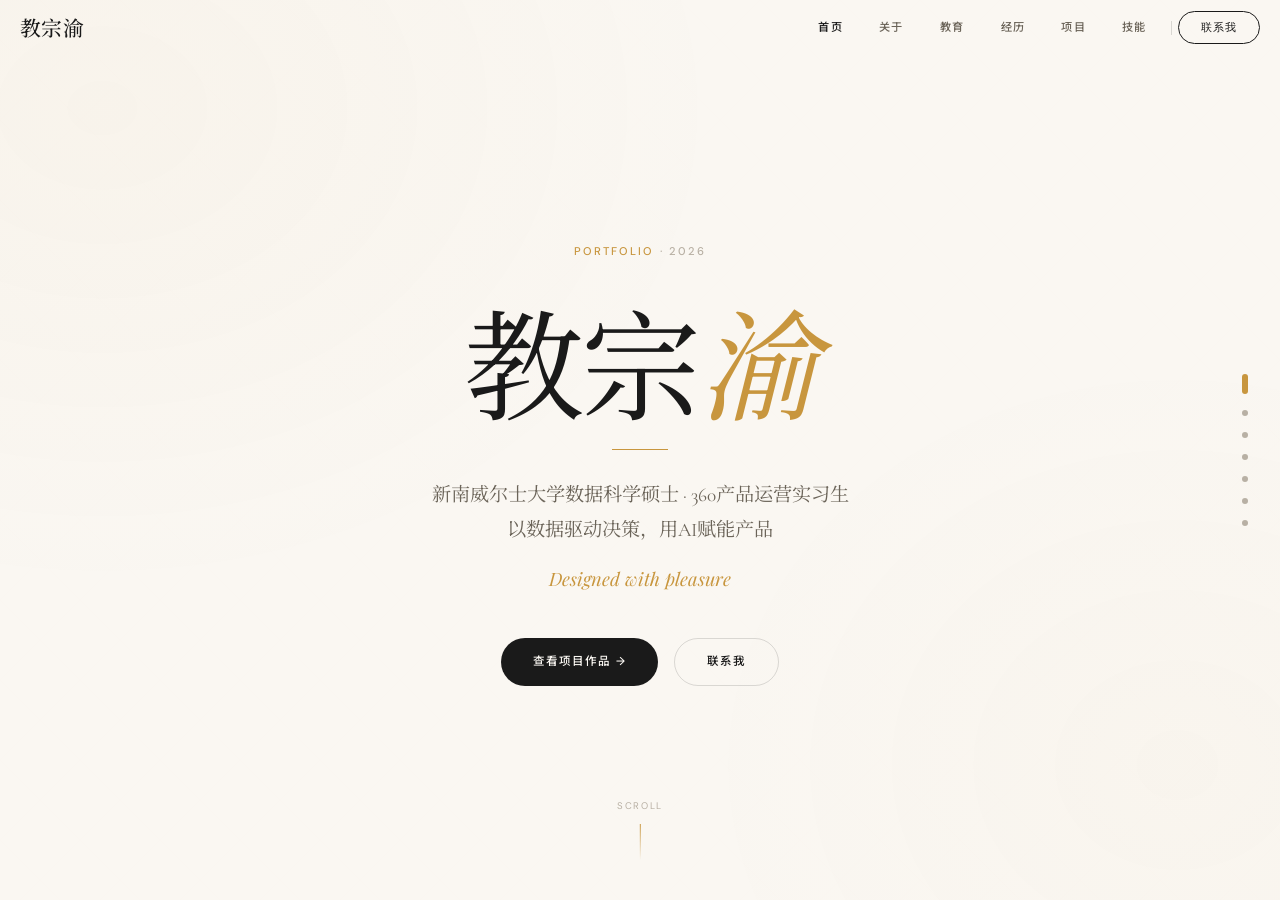
==== Marilla_Resume/index.html @ 01dd4ef2 "feat: 整理静态网站项目" ====
<!DOCTYPE html>
<html lang="zh-CN">
<head>
<meta charset="UTF-8">
<meta name="viewport" content="width=device-width, initial-scale=1.0">
<title>教宗渝 | Portfolio</title>
<link href="https://fonts.googleapis.com/css2?family=Playfair+Display:ital,wght@0,300;0,400;0,500;0,600;0,700;1,300;1,400;1,500&family=Cormorant+Garamond:ital,wght@0,300;0,400;0,500;0,600;1,300;1,400&family=DM+Sans:ital,wght@0,300;0,400;0,500;0,600;1,300;1,400&family=Noto+Serif+SC:wght@300;400;500;600;700&family=Noto+Sans+SC:wght@300;400;500;700&display=swap" rel="stylesheet">
<style>
/* ═══════════════════════════════════════════════════
   DESIGN SYSTEM — Warm Editorial Luxury
   Inspired by House of Honey
   ═══════════════════════════════════════════════════ */
:root {
  --cream: #FAF7F2;
  --cream-dark: #F0EBE2;
  --cream-deeper: #E8E0D4;
  --white: #FDFCF9;
  --charcoal: #1A1A1A;
  --charcoal-soft: #2C2C2C;
  --text-primary: #1A1A1A;
  --text-secondary: #6B6459;
  --text-tertiary: #9C9588;
  --text-light: #B8B0A4;
  --honey: #C8963E;
  --honey-dark: #A67A2E;
  --honey-light: #D4A853;
  --honey-glow: #E8C878;
  --honey-subtle: rgba(200, 150, 62, 0.08);
  --honey-border: rgba(200, 150, 62, 0.18);
  --border: rgba(26, 26, 26, 0.07);
  --border-strong: rgba(26, 26, 26, 0.14);
  --shadow-sm: 0 1px 4px rgba(26, 26, 26, 0.03);
  --shadow-md: 0 4px 24px rgba(26, 26, 26, 0.05);
  --shadow-lg: 0 8px 40px rgba(26, 26, 26, 0.07);
  --shadow-hover: 0 12px 48px rgba(26, 26, 26, 0.09);
  --radius-xs: 2px;
  --radius-sm: 4px;
  --radius-md: 8px;
  --radius-lg: 12px;
  --serif: 'Cormorant Garamond', 'Noto Serif SC', Georgia, serif;
  --display: 'Playfair Display', 'Noto Serif SC', Georgia, serif;
  --sans: 'DM Sans', 'Noto Sans SC', 'Helvetica Neue', sans-serif;
  --ease: cubic-bezier(0.25, 0.1, 0.25, 1);
  --ease-out: cubic-bezier(0.16, 1, 0.3, 1);
  --dur: 0.5s;
  --dur-slow: 0.8s;
}

* { margin: 0; padding: 0; box-sizing: border-box; }

html { scroll-behavior: smooth; scrollbar-width: none; }
::-webkit-scrollbar { width: 0; height: 0; }
::selection { background: rgba(200, 150, 62, 0.18); color: var(--charcoal); }

body {
  font-family: var(--sans);
  background: var(--cream);
  color: var(--text-primary);
  overflow: hidden;
  line-height: 1.7;
  -webkit-font-smoothing: antialiased;
}

/* ═══════════════════════════════════════════════════
   BACKGROUND — Warm Texture
   ═══════════════════════════════════════════════════ */
.bg-layer {
  position: fixed;
  inset: 0;
  z-index: 0;
  pointer-events: none;
}

.bg-layer::before {
  content: '';
  position: absolute;
  inset: 0;
  background:
    radial-gradient(ellipse 900px 700px at 8% 12%, rgba(200, 150, 62, 0.035) 0%, transparent 70%),
    radial-gradient(ellipse 700px 600px at 92% 85%, rgba(200, 150, 62, 0.025) 0%, transparent 70%);
}

.bg-layer::after {
  content: '';
  position: absolute;
  inset: 0;
  opacity: 0.35;
  background-image: url("data:image/svg+xml,%3Csvg width='80' height='80' viewBox='0 0 80 80' xmlns='http://www.w3.org/2000/svg'%3E%3Cg fill='%23c8963e' fill-opacity='0.012'%3E%3Cpath d='M40 0l40 40-40 40L0 40z' fill='none' stroke='%23c8963e' stroke-opacity='0.015' stroke-width='0.5'/%3E%3C/g%3E%3C/svg%3E");
}

/* ═══════════════════════════════════════════════════
   FULLPAGE SCROLL
   ═══════════════════════════════════════════════════ */
.scroll-container {
  position: relative;
  z-index: 1;
  height: 100vh;
  overflow-y: auto;
  scroll-snap-type: y mandatory;
  scroll-behavior: smooth;
}

.page {
  min-height: 100vh;
  scroll-snap-align: start;
  display: flex;
  align-items: center;
  justify-content: center;
  padding: 100px 64px;
  position: relative;
}

.page-inner {
  max-width: 1060px;
  width: 100%;
}

/* ═══════════════════════════════════════════════════
   TOP NAVIGATION — Editorial
   ═══════════════════════════════════════════════════ */
.top-nav {
  position: fixed;
  top: 0; left: 0; right: 0;
  z-index: 100;
  height: 68px;
  padding: 0 64px;
  display: flex;
  justify-content: space-between;
  align-items: center;
  background: rgba(250, 247, 242, 0.0);
  backdrop-filter: blur(0px);
  border-bottom: 1px solid transparent;
  transition: background var(--dur) var(--ease), border-color var(--dur) var(--ease), backdrop-filter var(--dur) var(--ease);
}

.top-nav.scrolled {
  background: rgba(250, 247, 242, 0.92);
  backdrop-filter: blur(16px);
  -webkit-backdrop-filter: blur(16px);
  border-bottom-color: var(--border);
}

.nav-logo {
  font-family: var(--display);
  font-size: 1.3rem;
  font-weight: 500;
  color: var(--charcoal);
  letter-spacing: 0.02em;
  cursor: pointer;
  transition: color var(--dur) var(--ease);
}

.nav-logo:hover { color: var(--honey); }

.nav-links {
  display: flex;
  align-items: center;
  gap: 0;
}

.nav-link {
  color: var(--text-secondary);
  text-decoration: none;
  font-size: 0.7rem;
  font-weight: 500;
  padding: 8px 18px;
  letter-spacing: 0.12em;
  text-transform: uppercase;
  transition: color 0.3s var(--ease);
  cursor: pointer;
}

.nav-link:hover { color: var(--honey); }
.nav-link.active { color: var(--charcoal); }

.nav-divider {
  width: 1px;
  height: 14px;
  background: var(--border-strong);
  margin: 0 6px;
}

.nav-cta {
  font-size: 0.7rem;
  font-weight: 500;
  padding: 8px 22px;
  border-radius: 100px;
  border: 1px solid var(--charcoal);
  background: transparent;
  color: var(--charcoal);
  cursor: pointer;
  letter-spacing: 0.1em;
  text-transform: uppercase;
  transition: all 0.3s var(--ease);
}

.nav-cta:hover {
  background: var(--charcoal);
  color: var(--cream);
}

/* Hamburger — hidden on desktop */
.hamburger {
  display: none;
}

/* Mobile menu — hidden by default */
.mobile-menu {
  display: none;
}

/* ═══════════════════════════════════════════════════
   SIDE NAV — Refined
   ═══════════════════════════════════════════════════ */
.side-nav {
  position: fixed;
  right: 32px;
  top: 50%;
  transform: translateY(-50%);
  z-index: 100;
  display: flex;
  flex-direction: column;
  gap: 16px;
  align-items: center;
}

.side-dot {
  width: 6px;
  height: 6px;
  border-radius: 50%;
  background: var(--text-light);
  cursor: pointer;
  transition: all var(--dur) var(--ease);
  position: relative;
}

.side-dot:hover {
  background: var(--honey);
  transform: scale(1.5);
}

.side-dot.active {
  background: var(--honey);
  width: 6px;
  height: 20px;
  border-radius: 3px;
}

.side-dot-label {
  position: absolute;
  right: 18px;
  top: 50%;
  transform: translateY(-50%);
  font-size: 0.6rem;
  font-weight: 500;
  color: var(--text-tertiary);
  white-space: nowrap;
  opacity: 0;
  pointer-events: none;
  transition: opacity 0.3s var(--ease);
  letter-spacing: 0.12em;
  text-transform: uppercase;
}

.side-dot:hover .side-dot-label { opacity: 1; }

/* ═══════════════════════════════════════════════════
   HERO — Editorial Opening
   ═══════════════════════════════════════════════════ */
.hero-content {
  text-align: center;
  max-width: 760px;
  margin: 0 auto;
}

.hero-label {
  font-family: var(--sans);
  font-size: 0.7rem;
  font-weight: 500;
  color: var(--text-light);
  letter-spacing: 0.18em;
  text-transform: uppercase;
  margin-bottom: 40px;
  animation: fadeInUp 1s var(--ease-out) both;
}

.hero-label span { color: var(--honey); }

.hero-name {
  font-family: var(--display);
  font-size: clamp(4rem, 10vw, 7.5rem);
  font-weight: 400;
  line-height: 1.0;
  letter-spacing: -0.02em;
  margin-bottom: 28px;
  color: var(--charcoal);
  animation: fadeInUp 1s var(--ease-out) 0.12s both;
}

.hero-name em {
  font-style: italic;
  color: var(--honey);
}

.hero-line {
  width: 56px;
  height: 1px;
  background: var(--honey);
  margin: 0 auto 28px;
  animation: fadeInUp 1s var(--ease-out) 0.2s both;
}

.hero-subtitle {
  font-family: var(--serif);
  font-size: clamp(1rem, 2.2vw, 1.2rem);
  color: var(--text-secondary);
  font-weight: 400;
  margin-bottom: 16px;
  line-height: 1.8;
  animation: fadeInUp 1s var(--ease-out) 0.28s both;
}

.hero-tagline {
  font-family: var(--display);
  font-style: italic;
  font-size: 1.15rem;
  color: var(--honey);
  font-weight: 400;
  margin-bottom: 44px;
  animation: fadeInUp 1s var(--ease-out) 0.34s both;
}

.hero-actions {
  display: flex;
  gap: 16px;
  justify-content: center;
  flex-wrap: wrap;
  animation: fadeInUp 1s var(--ease-out) 0.4s both;
}

.scroll-hint {
  position: absolute;
  bottom: 40px;
  left: 50%;
  transform: translateX(-50%);
  display: flex;
  flex-direction: column;
  align-items: center;
  gap: 10px;
  color: var(--text-light);
  font-size: 0.6rem;
  letter-spacing: 0.18em;
  text-transform: uppercase;
  animation: hintDrift 3.5s ease-in-out infinite;
}

.scroll-hint-line {
  width: 1px;
  height: 36px;
  background: linear-gradient(to bottom, var(--honey), transparent);
}

@keyframes hintDrift {
  0%, 100% { transform: translateX(-50%) translateY(0); opacity: 1; }
  50% { transform: translateX(-50%) translateY(8px); opacity: 0.5; }
}

/* ═══════════════════════════════════════════════════
   BUTTONS
   ═══════════════════════════════════════════════════ */
.btn {
  display: inline-flex;
  align-items: center;
  gap: 8px;
  padding: 13px 32px;
  border-radius: 100px;
  font-size: 0.72rem;
  font-weight: 500;
  cursor: pointer;
  border: none;
  text-decoration: none;
  letter-spacing: 0.1em;
  text-transform: uppercase;
  transition: all 0.4s var(--ease);
}

.btn-primary {
  background: var(--charcoal);
  color: var(--cream);
}

.btn-primary:hover {
  background: var(--honey-dark);
  transform: translateY(-1px);
  box-shadow: var(--shadow-md);
}

.btn-secondary {
  background: transparent;
  color: var(--charcoal);
  border: 1px solid var(--border-strong);
}

.btn-secondary:hover {
  border-color: var(--honey);
  color: var(--honey-dark);
}

/* ═══════════════════════════════════════════════════
   SECTION HEADER — Editorial Numbering
   ═══════════════════════════════════════════════════ */
.section-header {
  margin-bottom: 48px;
}

.section-num {
  font-family: var(--serif);
  font-size: 0.72rem;
  font-weight: 400;
  color: var(--honey);
  letter-spacing: 0.15em;
  margin-bottom: 14px;
  display: flex;
  align-items: center;
  gap: 14px;
}

.section-num::after {
  content: '';
  flex: 1;
  height: 1px;
  background: var(--border-strong);
  max-width: 100px;
}

.section-title {
  font-family: var(--display);
  font-size: clamp(2rem, 4vw, 3rem);
  font-weight: 400;
  letter-spacing: -0.01em;
  margin-bottom: 14px;
  color: var(--charcoal);
  line-height: 1.15;
}

.section-desc {
  color: var(--text-secondary);
  font-size: 0.92rem;
  max-width: 480px;
  line-height: 1.75;
}

/* ═══════════════════════════════════════════════════
   CARD — Warm Minimal
   ═══════════════════════════════════════════════════ */
.card {
  background: var(--white);
  border: 1px solid var(--border);
  border-radius: var(--radius-sm);
  padding: 32px;
  transition: all var(--dur-slow) var(--ease);
  position: relative;
}

.card:hover {
  border-color: var(--honey-border);
  box-shadow: var(--shadow-hover);
  transform: translateY(-3px);
}

/* ═══════════════════════════════════════════════════
   ABOUT — Editorial Split
   ═══════════════════════════════════════════════════ */
.about-grid {
  display: grid;
  grid-template-columns: 1.2fr 1fr;
  gap: 64px;
  margin-top: 48px;
  align-items: start;
}

.about-text {
  font-family: var(--serif);
  font-size: 1.05rem;
  line-height: 1.85;
  color: var(--text-secondary);
}

.about-text p { margin-bottom: 18px; }

.about-text em {
  font-style: italic;
  color: var(--honey);
}

.about-stats {
  display: grid;
  grid-template-columns: 1fr 1fr;
  gap: 14px;
}

.stat-card {
  padding: 28px 16px;
  text-align: center;
}

.stat-number {
  font-family: var(--display);
  font-size: 2.4rem;
  font-weight: 400;
  color: var(--honey);
  line-height: 1.1;
}

.stat-suffix {
  font-size: 1rem;
}

.stat-label {
  font-size: 0.68rem;
  color: var(--text-tertiary);
  margin-top: 8px;
  letter-spacing: 0.06em;
}

/* ═══════════════════════════════════════════════════
   EDUCATION — Editorial Timeline
   ═══════════════════════════════════════════════════ */
.timeline {
  margin-top: 48px;
  display: flex;
  flex-direction: column;
  gap: 40px;
}

.timeline-item {
  display: grid;
  grid-template-columns: 160px 1fr;
  gap: 40px;
  align-items: start;
}

.timeline-year {
  font-family: var(--serif);
  font-size: 0.9rem;
  color: var(--honey);
  padding-top: 2px;
  letter-spacing: 0.02em;
  font-style: italic;
}

.timeline-content {
  border-left: 1px solid var(--border-strong);
  padding-left: 32px;
  padding-bottom: 4px;
  position: relative;
}

.timeline-content::before {
  content: '';
  position: absolute;
  left: -5px;
  top: 8px;
  width: 9px;
  height: 9px;
  border-radius: 50%;
  background: var(--cream);
  border: 1.5px solid var(--honey);
}

.timeline-school {
  font-family: var(--display);
  font-size: 1.35rem;
  font-weight: 500;
  margin-bottom: 4px;
  color: var(--charcoal);
}

.timeline-degree {
  color: var(--text-secondary);
  font-size: 0.88rem;
  margin-bottom: 16px;
  font-style: italic;
}

.timeline-courses {
  display: flex;
  flex-wrap: wrap;
  gap: 6px;
}

.course-tag {
  padding: 5px 14px;
  border-radius: var(--radius-xs);
  font-size: 0.68rem;
  background: var(--cream-dark);
  color: var(--text-tertiary);
  border: 1px solid var(--border);
  transition: all 0.3s var(--ease);
  letter-spacing: 0.02em;
}

.course-tag:hover {
  border-color: var(--honey);
  color: var(--honey-dark);
  background: var(--honey-subtle);
}

/* ═══════════════════════════════════════════════════
   EXPERIENCE
   ═══════════════════════════════════════════════════ */
.exp-card { padding: 40px; }

.exp-header {
  display: flex;
  justify-content: space-between;
  align-items: flex-start;
  margin-bottom: 24px;
  flex-wrap: wrap;
  gap: 12px;
}

.exp-company {
  font-family: var(--display);
  font-size: 1.5rem;
  font-weight: 500;
}

.exp-role {
  color: var(--honey);
  font-weight: 500;
  margin-top: 4px;
  font-size: 0.85rem;
  letter-spacing: 0.04em;
}

.exp-date {
  font-size: 0.68rem;
  color: var(--text-tertiary);
  padding: 6px 16px;
  border-radius: 100px;
  border: 1px solid var(--border);
  background: var(--cream-dark);
  letter-spacing: 0.06em;
}

.exp-highlights { list-style: none; margin-top: 20px; }

.exp-highlights li {
  position: relative;
  padding-left: 22px;
  margin-bottom: 12px;
  color: var(--text-secondary);
  font-size: 0.85rem;
  line-height: 1.75;
}

.exp-highlights li::before {
  content: '—';
  position: absolute;
  left: 0;
  color: var(--honey);
  font-size: 0.72rem;
}

.exp-metrics {
  display: flex;
  gap: 14px;
  margin-top: 28px;
  flex-wrap: wrap;
}

.metric {
  text-align: center;
  padding: 18px 28px;
  background: var(--cream);
  border-radius: var(--radius-xs);
  border: 1px solid var(--border);
  flex: 1;
  min-width: 100px;
}

.metric-value {
  font-family: var(--display);
  font-size: 1.5rem;
  font-weight: 400;
  color: var(--honey);
}

.metric-label {
  font-size: 0.65rem;
  color: var(--text-tertiary);
  margin-top: 4px;
  letter-spacing: 0.04em;
}

/* ═══════════════════════════════════════════════════
   PROJECTS — Magazine Grid
   ═══════════════════════════════════════════════════ */
.projects-grid {
  display: grid;
  grid-template-columns: repeat(3, 1fr);
  gap: 20px;
  margin-top: 48px;
}

.project-card {
  padding: 32px;
  cursor: pointer;
  display: flex;
  flex-direction: column;
}

.project-card:hover { transform: translateY(-4px); }

.project-idx {
  font-family: var(--sans);
  font-size: 0.65rem;
  color: var(--honey);
  letter-spacing: 0.12em;
  margin-bottom: 20px;
  font-weight: 500;
}

.project-icon {
  width: 44px; height: 44px;
  border-radius: var(--radius-xs);
  display: flex;
  align-items: center;
  justify-content: center;
  margin-bottom: 20px;
  background: var(--cream-dark);
  border: 1px solid var(--border);
  color: var(--text-tertiary);
  transition: all 0.4s var(--ease);
}

.project-card:hover .project-icon {
  color: var(--honey);
  border-color: var(--honey-border);
  background: var(--honey-subtle);
}

.project-title {
  font-family: var(--display);
  font-size: 1.2rem;
  font-weight: 500;
  margin-bottom: 6px;
  transition: color 0.3s var(--ease);
}

.project-card:hover .project-title { color: var(--honey-dark); }

.project-role-tag {
  display: inline-block;
  padding: 3px 12px;
  border-radius: var(--radius-xs);
  font-size: 0.6rem;
  font-weight: 600;
  background: var(--honey-subtle);
  color: var(--honey-dark);
  margin-bottom: 14px;
  letter-spacing: 0.06em;
  text-transform: uppercase;
}

.project-desc {
  color: var(--text-secondary);
  font-size: 0.82rem;
  line-height: 1.7;
  margin-bottom: 18px;
  flex: 1;
}

.project-tags { display: flex; flex-wrap: wrap; gap: 5px; padding-right: 44px; }

.project-tag {
  padding: 4px 10px;
  border-radius: var(--radius-xs);
  font-size: 0.6rem;
  background: var(--cream-dark);
  color: var(--text-tertiary);
  border: 1px solid var(--border);
  transition: all 0.3s var(--ease);
  letter-spacing: 0.03em;
}

.project-card:hover .project-tag {
  border-color: var(--border-strong);
  color: var(--text-secondary);
}

.project-arrow {
  position: absolute;
  bottom: 24px; right: 24px;
  width: 32px; height: 32px;
  border-radius: 50%;
  background: var(--cream-dark);
  border: 1px solid var(--border);
  display: flex;
  align-items: center;
  justify-content: center;
  color: var(--text-tertiary);
  font-size: 0.7rem;
  transition: all 0.4s var(--ease);
}

.project-card:hover .project-arrow {
  background: var(--charcoal);
  border-color: var(--charcoal);
  color: var(--cream);
}

/* ═══════════════════════════════════════════════════
   SKILLS — Editorial Categories
   ═══════════════════════════════════════════════════ */
.skills-grid {
  margin-top: 48px;
  display: grid;
  grid-template-columns: 1fr 1fr;
  gap: 40px;
}

.skill-category { }

.skill-cat-header {
  font-family: var(--display);
  font-size: 1.05rem;
  font-weight: 500;
  color: var(--charcoal);
  margin-bottom: 16px;
  padding-bottom: 10px;
  border-bottom: 1px solid var(--border);
}

.skill-tags { display: flex; flex-wrap: wrap; gap: 8px; }

.skill-tag {
  padding: 8px 18px;
  border-radius: var(--radius-xs);
  font-size: 0.78rem;
  font-weight: 400;
  background: var(--white);
  border: 1px solid var(--border);
  transition: all 0.3s var(--ease);
  cursor: default;
  color: var(--text-secondary);
}

.skill-tag:hover {
  border-color: var(--honey);
  color: var(--honey-dark);
  background: var(--honey-subtle);
  transform: translateY(-1px);
}

.skill-tag.accent {
  background: var(--honey-subtle);
  border-color: var(--honey-border);
  color: var(--honey-dark);
}

/* ═══════════════════════════════════════════════════
   CONTACT — Warm
   ═══════════════════════════════════════════════════ */
.contact-grid {
  display: grid;
  grid-template-columns: repeat(3, 1fr);
  gap: 20px;
  margin-top: 48px;
}

.contact-card {
  padding: 36px 28px;
  text-align: center;
  cursor: pointer;
}

.contact-icon {
  width: 48px; height: 48px;
  border-radius: 50%;
  margin: 0 auto 18px;
  display: flex;
  align-items: center;
  justify-content: center;
  background: var(--cream-dark);
  border: 1px solid var(--border);
  color: var(--text-tertiary);
  transition: all 0.4s var(--ease);
}

.contact-card:hover .contact-icon {
  background: var(--honey-subtle);
  border-color: var(--honey);
  color: var(--honey);
}

.contact-label {
  font-size: 0.62rem;
  color: var(--text-light);
  margin-bottom: 6px;
  letter-spacing: 0.14em;
  text-transform: uppercase;
}

.contact-value {
  font-family: var(--serif);
  font-size: 0.92rem;
  font-weight: 500;
  color: var(--charcoal);
  transition: color 0.3s var(--ease);
}

.contact-card:hover .contact-value { color: var(--honey-dark); }

.contact-message {
  text-align: center;
  margin-top: 44px;
  font-family: var(--display);
  font-style: italic;
  color: var(--honey);
  font-size: 1.1rem;
}

/* ═══════════════════════════════════════════════════
   MODAL — Cream Overlay
   ═══════════════════════════════════════════════════ */
.modal-overlay {
  position: fixed;
  inset: 0;
  z-index: 200;
  background: rgba(250, 247, 242, 0.88);
  backdrop-filter: blur(20px);
  -webkit-backdrop-filter: blur(20px);
  display: flex;
  align-items: center;
  justify-content: center;
  padding: 32px;
  opacity: 0;
  visibility: hidden;
  transition: all var(--dur) var(--ease);
}

.modal-overlay.active { opacity: 1; visibility: visible; }

.modal {
  background: var(--white);
  border: 1px solid var(--border);
  border-radius: var(--radius-sm);
  max-width: 560px;
  width: 100%;
  max-height: 75vh;
  overflow-y: auto;
  padding: 44px;
  transform: translateY(20px);
  transition: transform var(--dur-slow) var(--ease-out);
  position: relative;
  box-shadow: var(--shadow-lg);
}

.modal-overlay.active .modal { transform: translateY(0); }

.modal-close {
  position: absolute;
  top: 18px; right: 18px;
  width: 36px; height: 36px;
  border-radius: 50%;
  background: var(--cream-dark);
  border: 1px solid var(--border);
  color: var(--text-tertiary);
  cursor: pointer;
  display: flex;
  align-items: center;
  justify-content: center;
  font-size: 0.8rem;
  transition: all 0.3s var(--ease);
}

.modal-close:hover {
  background: var(--charcoal);
  border-color: var(--charcoal);
  color: var(--cream);
}

.modal-title {
  font-family: var(--display);
  font-size: 1.5rem;
  font-weight: 500;
  margin-bottom: 6px;
}

.modal-subtitle {
  color: var(--honey);
  font-weight: 500;
  margin-bottom: 24px;
  font-size: 0.78rem;
  letter-spacing: 0.06em;
}

.modal-body {
  color: var(--text-secondary);
  line-height: 1.85;
  font-size: 0.85rem;
}

.modal-body p { margin-bottom: 14px; }
.modal-body strong { color: var(--charcoal); font-weight: 600; }

/* ═══════════════════════════════════════════════════
   FOOTER
   ═══════════════════════════════════════════════════ */
.page-footer {
  text-align: center;
  padding: 0 32px;
  color: var(--text-light);
  font-size: 0.65rem;
  letter-spacing: 0.1em;
  margin-top: 52px;
}

.page-footer span { color: var(--honey); }

/* ═══════════════════════════════════════════════════
   ANIMATIONS
   ═══════════════════════════════════════════════════ */
.reveal {
  opacity: 0;
  transform: translateY(24px);
  transition: opacity var(--dur-slow) var(--ease-out), transform var(--dur-slow) var(--ease-out);
}

.reveal.visible { opacity: 1; transform: translateY(0); }
.reveal-delay-1 { transition-delay: 0.1s; }
.reveal-delay-2 { transition-delay: 0.2s; }
.reveal-delay-3 { transition-delay: 0.3s; }
.reveal-delay-4 { transition-delay: 0.4s; }

@keyframes fadeInUp {
  from { opacity: 0; transform: translateY(24px); }
  to { opacity: 1; transform: translateY(0); }
}

/* ═══════════════════════════════════════════════════
   RESPONSIVE — Mobile First Refinement
   ═══════════════════════════════════════════════════ */

/* ─── Tablet (≤1024px) ─── */
@media (max-width: 1024px) {
  .page { padding: 90px 40px; }
  .top-nav { padding: 0 32px; }
  .about-grid { gap: 40px; }
  .projects-grid { gap: 16px; }
}

/* ─── Mobile Large (≤768px) ─── */
@media (max-width: 768px) {
  :root {
    --dur: 0.4s;
    --dur-slow: 0.6s;
  }

  /* Navigation → hamburger */
  .nav-links { display: none; }
  .hamburger { display: flex; }
  .mobile-menu { display: flex; }
  .top-nav { padding: 0 20px; height: 56px; }
  .nav-logo { font-size: 1.1rem; }

  .hamburger {
    display: flex;
    flex-direction: column;
    gap: 5px;
    cursor: pointer;
    padding: 8px;
    z-index: 110;
    background: none;
    border: none;
  }

  .hamburger span {
    display: block;
    width: 22px;
    height: 1.5px;
    background: var(--charcoal);
    transition: all 0.3s var(--ease);
    border-radius: 1px;
  }

  .hamburger.open span:nth-child(1) {
    transform: rotate(45deg) translate(4.5px, 4.5px);
  }
  .hamburger.open span:nth-child(2) { opacity: 0; }
  .hamburger.open span:nth-child(3) {
    transform: rotate(-45deg) translate(4.5px, -4.5px);
  }

  /* Mobile menu overlay */
  .mobile-menu {
    position: fixed;
    inset: 0;
    z-index: 105;
    background: rgba(250, 247, 242, 0.97);
    backdrop-filter: blur(24px);
    -webkit-backdrop-filter: blur(24px);
    display: flex;
    flex-direction: column;
    align-items: center;
    justify-content: center;
    gap: 0;
    opacity: 0;
    visibility: hidden;
    transition: all 0.4s var(--ease);
  }

  .mobile-menu.open { opacity: 1; visibility: visible; }

  .mobile-menu-link {
    font-family: var(--display);
    font-size: 2rem;
    font-weight: 400;
    color: var(--charcoal);
    padding: 14px 0;
    cursor: pointer;
    transition: color 0.3s var(--ease);
    text-decoration: none;
    letter-spacing: -0.01em;
    position: relative;
    opacity: 0;
    transform: translateY(16px);
  }

  .mobile-menu.open .mobile-menu-link {
    opacity: 1;
    transform: translateY(0);
  }

  .mobile-menu.open .mobile-menu-link:nth-child(1) { transition-delay: 0.05s; }
  .mobile-menu.open .mobile-menu-link:nth-child(2) { transition-delay: 0.1s; }
  .mobile-menu.open .mobile-menu-link:nth-child(3) { transition-delay: 0.15s; }
  .mobile-menu.open .mobile-menu-link:nth-child(4) { transition-delay: 0.2s; }
  .mobile-menu.open .mobile-menu-link:nth-child(5) { transition-delay: 0.25s; }
  .mobile-menu.open .mobile-menu-link:nth-child(6) { transition-delay: 0.3s; }
  .mobile-menu.open .mobile-menu-link:nth-child(7) { transition-delay: 0.35s; }

  .mobile-menu-link:hover,
  .mobile-menu-link.active { color: var(--honey); }

  .mobile-menu-link.active::after {
    content: '';
    position: absolute;
    left: -20px;
    top: 50%;
    transform: translateY(-50%);
    width: 10px;
    height: 1px;
    background: var(--honey);
  }

  /* Side nav → hide on mobile, replaced by hamburger */
  .side-nav { display: none; }

  /* Pages — allow content overflow on mobile */
  .page {
    padding: 68px 24px 40px;
    min-height: 100vh;
    height: auto;
    align-items: flex-start;
    overflow-y: visible;
  }

  /* Hero stays centered on mobile */
  #page-0 {
    align-items: center !important;
    justify-content: center !important;
  }

  /* Disable aggressive snap on mobile so long sections scroll naturally */
  .scroll-container {
    scroll-snap-type: y proximity;
  }

  /* Hero */
  .hero-content { max-width: 100%; }
  .hero-name { font-size: clamp(3rem, 14vw, 5rem); margin-bottom: 20px; }
  .hero-label { margin-bottom: 28px; font-size: 0.62rem; }
  .hero-subtitle { font-size: 0.92rem; line-height: 1.7; }
  .hero-tagline { font-size: 1rem; margin-bottom: 32px; }
  .hero-line { width: 40px; margin-bottom: 20px; }
  .hero-actions { gap: 10px; }
  .btn { padding: 11px 24px; font-size: 0.68rem; }
  .scroll-hint { bottom: 24px; }

  /* About */
  .about-grid { grid-template-columns: 1fr; gap: 28px; margin-top: 32px; }
  .about-text { font-size: 0.92rem; }
  .about-stats { grid-template-columns: 1fr 1fr; gap: 10px; }
  .stat-card { padding: 20px 12px; }
  .stat-number { font-size: 1.8rem; }

  /* Section headers */
  .section-header { margin-bottom: 32px; }
  .section-title { font-size: clamp(1.6rem, 6vw, 2.2rem); }
  .section-desc { font-size: 0.85rem; }

  /* Education */
  .timeline { margin-top: 28px; gap: 24px; }
  .timeline-item { grid-template-columns: 1fr; gap: 6px; }
  .timeline-year { font-size: 0.82rem; }
  .timeline-content {
    border-left: none;
    padding-left: 0;
    padding-bottom: 0;
    border-top: 1px solid var(--border-strong);
    padding-top: 16px;
  }
  .timeline-content::before { display: none; }
  .timeline-school { font-size: 1.15rem; }
  .timeline-courses { gap: 5px; }
  .course-tag { padding: 4px 10px; font-size: 0.62rem; }

  /* Experience */
  .exp-card { padding: 24px; }
  .exp-company { font-size: 1.2rem; }
  .exp-highlights li { font-size: 0.82rem; padding-left: 18px; margin-bottom: 10px; }
  .exp-metrics { flex-direction: column; gap: 8px; margin-top: 20px; }
  .metric { padding: 14px 20px; }

  /* Projects */
  .projects-grid { grid-template-columns: 1fr; gap: 14px; margin-top: 28px; }
  .project-card { padding: 24px; }
  .project-arrow { bottom: 18px; right: 18px; }
  .project-tags { padding-right: 40px; }

  /* Skills */
  .skills-grid { grid-template-columns: 1fr; gap: 24px; margin-top: 28px; }
  .skill-cat-header { font-size: 0.95rem; }
  .skill-tag { padding: 7px 14px; font-size: 0.72rem; }

  /* Contact */
  .contact-grid { grid-template-columns: 1fr; gap: 12px; margin-top: 28px; }
  .contact-card { padding: 24px 20px; }
  .contact-message { margin-top: 28px; font-size: 0.95rem; }
  .page-footer { margin-top: 32px; }

  /* Modal — full-screen on mobile */
  .modal-overlay { padding: 0; }
  .modal {
    max-width: 100%;
    max-height: 100vh;
    height: 100vh;
    border-radius: 0;
    padding: 60px 28px 40px;
    transform: translateY(100%);
  }
  .modal-overlay.active .modal { transform: translateY(0); }
  .modal-close { top: 16px; right: 16px; width: 40px; height: 40px; }
}

/* ─── Mobile Small (≤480px) ─── */
@media (max-width: 480px) {
  .page { padding: 60px 18px 32px; }
  .hero-name { font-size: clamp(2.6rem, 16vw, 4rem); line-height: 1.05; }
  .hero-subtitle { font-size: 0.85rem; }
  .hero-tagline { font-size: 0.92rem; }
  .hero-label { font-size: 0.58rem; }
  .btn { padding: 10px 20px; font-size: 0.65rem; letter-spacing: 0.08em; }

  .stat-number { font-size: 1.5rem; }
  .stat-label { font-size: 0.6rem; }

  .exp-card { padding: 20px; }
  .exp-company { font-size: 1.1rem; }

  .project-card { padding: 20px; }
  .project-title { font-size: 1.05rem; }
  .project-desc { font-size: 0.78rem; }

  .skill-tag { padding: 6px 12px; font-size: 0.68rem; }

  .contact-icon { width: 40px; height: 40px; }
  .contact-icon svg { width: 18px; height: 18px; }
  .contact-value { font-size: 0.85rem; }

  .mobile-menu-link { font-size: 1.6rem; padding: 12px 0; }
}

/* ─── Safe Area (iPhone notch) ─── */
@supports (padding: max(0px)) {
  .top-nav {
    padding-left: max(20px, env(safe-area-inset-left));
    padding-right: max(20px, env(safe-area-inset-right));
    height: calc(56px + env(safe-area-inset-top));
    padding-top: env(safe-area-inset-top);
  }
  .page {
    padding-top: calc(68px + env(safe-area-inset-top));
    padding-left: max(24px, env(safe-area-inset-left));
    padding-right: max(24px, env(safe-area-inset-right));
    padding-bottom: max(40px, env(safe-area-inset-bottom));
  }
  @media (max-width: 480px) {
    .page {
      padding-left: max(18px, env(safe-area-inset-left));
      padding-right: max(18px, env(safe-area-inset-right));
      padding-bottom: max(32px, env(safe-area-inset-bottom));
    }
  }
  .modal {
    padding-top: calc(60px + env(safe-area-inset-top));
    padding-bottom: env(safe-area-inset-bottom);
  }
}

/* ─── Landscape phone ─── */
@media (max-height: 500px) and (orientation: landscape) {
  .page { padding: 56px 32px; min-height: 100vh; }
  .hero-name { font-size: clamp(2rem, 6vw, 3.5rem); }
  .hero-label { margin-bottom: 12px; }
  .hero-line { margin-bottom: 12px; }
  .hero-subtitle { margin-bottom: 8px; }
  .hero-tagline { margin-bottom: 20px; }
  .scroll-hint { bottom: 12px; }
  .section-header { margin-bottom: 20px; }
  .about-stats { grid-template-columns: repeat(4, 1fr); }
  .exp-metrics { flex-direction: row; }
  .projects-grid { grid-template-columns: repeat(3, 1fr); }
}

/* ─── Hover none (touch devices) ─── */
@media (hover: none) {
  .card:hover { transform: none; box-shadow: none; border-color: var(--border); }
  .card:active { transform: scale(0.98); border-color: var(--honey-border); }
  .project-card:hover .project-title { color: var(--charcoal); }
  .project-card:hover .project-arrow { background: var(--cream-dark); border-color: var(--border); color: var(--text-tertiary); }
  .project-card:active .project-arrow { background: var(--charcoal); border-color: var(--charcoal); color: var(--cream); }
  .btn-primary:hover { background: var(--charcoal); transform: none; box-shadow: none; }
  .btn-primary:active { background: var(--honey-dark); transform: scale(0.97); }
  .skill-tag:hover { transform: none; }
  .skill-tag:active { border-color: var(--honey); color: var(--honey-dark); background: var(--honey-subtle); }
}

/* ─── Dark mode preference ─── */
@media (prefers-color-scheme: dark) {
  :root {
    --cream: #1a1816;
    --cream-dark: #242120;
    --cream-deeper: #2e2b28;
    --white: #1e1c1a;
    --charcoal: #f0ece5;
    --charcoal-soft: #d4cfc7;
    --text-primary: #f0ece5;
    --text-secondary: #9c9588;
    --text-tertiary: #6b6459;
    --text-light: #4a453e;
    --border: rgba(240, 236, 229, 0.07);
    --border-strong: rgba(240, 236, 229, 0.14);
    --shadow-sm: 0 1px 4px rgba(0, 0, 0, 0.2);
    --shadow-md: 0 4px 24px rgba(0, 0, 0, 0.25);
    --shadow-lg: 0 8px 40px rgba(0, 0, 0, 0.3);
    --shadow-hover: 0 12px 48px rgba(0, 0, 0, 0.35);
  }

  .top-nav {
    background: rgba(26, 24, 22, 0);
  }
  .top-nav.scrolled {
    background: rgba(26, 24, 22, 0.92);
  }

  .mobile-menu {
    background: rgba(26, 24, 22, 0.97);
  }

  .hamburger span { background: var(--charcoal); }

  .modal-overlay {
    background: rgba(26, 24, 22, 0.88);
  }

  .timeline-content::before { background: var(--cream); }

  .bg-layer::before {
    background:
      radial-gradient(ellipse 900px 700px at 8% 12%, rgba(200, 150, 62, 0.04) 0%, transparent 70%),
      radial-gradient(ellipse 700px 600px at 92% 85%, rgba(200, 150, 62, 0.03) 0%, transparent 70%);
  }

  ::selection { background: rgba(200, 150, 62, 0.3); color: var(--charcoal); }
}
</style>
</head>
<body>

<!-- Background -->
<div class="bg-layer"></div>

<!-- Top Navigation -->
<nav class="top-nav" id="topNav">
  <div class="nav-logo" onclick="scrollToPage(0)">教宗渝</div>
  <div class="nav-links">
    <a class="nav-link" data-page="0">首页</a>
    <a class="nav-link" data-page="1">关于</a>
    <a class="nav-link" data-page="2">教育</a>
    <a class="nav-link" data-page="3">经历</a>
    <a class="nav-link" data-page="4">项目</a>
    <a class="nav-link" data-page="5">技能</a>
    <div class="nav-divider"></div>
    <button class="nav-cta" onclick="scrollToPage(6)">联系我</button>
  </div>
  <button class="hamburger" id="hamburger" aria-label="菜单">
    <span></span>
    <span></span>
    <span></span>
  </button>
</nav>

<!-- Mobile Menu -->
<div class="mobile-menu" id="mobileMenu">
  <a class="mobile-menu-link active" data-page="0">首页</a>
  <a class="mobile-menu-link" data-page="1">关于</a>
  <a class="mobile-menu-link" data-page="2">教育</a>
  <a class="mobile-menu-link" data-page="3">经历</a>
  <a class="mobile-menu-link" data-page="4">项目</a>
  <a class="mobile-menu-link" data-page="5">技能</a>
  <a class="mobile-menu-link" data-page="6">联系</a>
</div>

<!-- Side Navigation -->
<div class="side-nav">
  <div class="side-dot active" data-page="0"><span class="side-dot-label">首页</span></div>
  <div class="side-dot" data-page="1"><span class="side-dot-label">关于</span></div>
  <div class="side-dot" data-page="2"><span class="side-dot-label">教育</span></div>
  <div class="side-dot" data-page="3"><span class="side-dot-label">经历</span></div>
  <div class="side-dot" data-page="4"><span class="side-dot-label">项目</span></div>
  <div class="side-dot" data-page="5"><span class="side-dot-label">技能</span></div>
  <div class="side-dot" data-page="6"><span class="side-dot-label">联系</span></div>
</div>

<!-- Scroll Container -->
<div class="scroll-container" id="scrollContainer">

  <!-- ════════════════ 00 · Hero ════════════════ -->
  <section class="page" id="page-0">
    <div class="hero-content">
      <div class="hero-label"><span>Portfolio</span> · 2026</div>
      <h1 class="hero-name">教宗<em>渝</em></h1>
      <div class="hero-line"></div>
      <p class="hero-subtitle">
        新南威尔士大学数据科学硕士 · 360产品运营实习生<br>
        以数据驱动决策，用AI赋能产品
      </p>
      <p class="hero-tagline">Designed with pleasure</p>
      <div class="hero-actions">
        <a class="btn btn-primary" onclick="scrollToPage(4)">查看项目作品 →</a>
        <a class="btn btn-secondary" onclick="scrollToPage(6)">联系我</a>
      </div>
    </div>
    <div class="scroll-hint">
      <span>Scroll</span>
      <div class="scroll-hint-line"></div>
    </div>
  </section>

  <!-- ════════════════ 01 · About ════════════════ -->
  <section class="page" id="page-1">
    <div class="page-inner">
      <div class="section-header reveal">
        <div class="section-num">01</div>
        <h2 class="section-title">关于我</h2>
      </div>
      <div class="about-grid">
        <div class="about-text reveal reveal-delay-1">
          <p>兼具数据科学背景与产品运营实战经验的全栈型产品人，擅长用AI工具提升效率，从0到1搭建智能体生态。</p>
          <p>在360期间完成<em>15个L3推理智能体</em>及L4多智能体蜂群搭建，星命风水顾问推理智能体累计使用量达1.4万人次，搭建的标准化prompt资源库成为平台可复用资产。</p>
          <p>致力于打造用户真正需要的产品——以数据为锚点，以AI为杠杆，以用户为中心。</p>
        </div>
        <div class="about-stats">
          <div class="card stat-card reveal reveal-delay-2">
            <div class="stat-number" data-count="15" data-suffix="+">0</div>
            <div class="stat-label">搭建智能体数量</div>
          </div>
          <div class="card stat-card reveal reveal-delay-2">
            <div class="stat-number" data-count="1.4" data-suffix="万+">0</div>
            <div class="stat-label">智能体累计使用量</div>
          </div>
          <div class="card stat-card reveal reveal-delay-3">
            <div class="stat-number" data-count="60" data-suffix="%+">0</div>
            <div class="stat-label">降低创作者试错成本</div>
          </div>
          <div class="card stat-card reveal reveal-delay-3">
            <div class="stat-number" data-count="70" data-suffix="%+">0</div>
            <div class="stat-label">项目交付效率提升</div>
          </div>
        </div>
      </div>
    </div>
  </section>

  <!-- ════════════════ 02 · Education ════════════════ -->
  <section class="page" id="page-2">
    <div class="page-inner">
      <div class="section-header reveal">
        <div class="section-num">02</div>
        <h2 class="section-title">学术旅程</h2>
        <p class="section-desc">从物联网工程到数据科学，横跨工程与商科的学术视野。</p>
      </div>
      <div class="timeline">
        <div class="timeline-item reveal reveal-delay-1">
          <div class="timeline-year">2025 — 2027</div>
          <div class="timeline-content">
            <div class="timeline-school">新南威尔士大学 · UNSW Sydney</div>
            <div class="timeline-degree">数据科学 硕士</div>
            <div class="timeline-courses">
              <span class="course-tag">项目工程管理</span>
              <span class="course-tag">计算机视觉</span>
              <span class="course-tag">机器学习</span>
              <span class="course-tag">时间序列</span>
              <span class="course-tag">人机交互</span>
            </div>
          </div>
        </div>
        <div class="timeline-item reveal reveal-delay-2">
          <div class="timeline-year">2019 — 2023</div>
          <div class="timeline-content">
            <div class="timeline-school">黑龙江大学</div>
            <div class="timeline-degree">物联网工程 本科</div>
            <div class="timeline-courses">
              <span class="course-tag">C语言</span>
              <span class="course-tag">C++</span>
              <span class="course-tag">Python</span>
              <span class="course-tag">数据结构</span>
              <span class="course-tag">操作系统</span>
              <span class="course-tag">嵌入式</span>
              <span class="course-tag">SQL</span>
            </div>
          </div>
        </div>
      </div>
    </div>
  </section>

  <!-- ════════════════ 03 · Experience ════════════════ -->
  <section class="page" id="page-3">
    <div class="page-inner">
      <div class="section-header reveal">
        <div class="section-num">03</div>
        <h2 class="section-title">实战履历</h2>
      </div>
      <div class="card exp-card reveal reveal-delay-1">
        <div class="exp-header">
          <div>
            <div class="exp-company">360智能体产品设计及推广</div>
            <div class="exp-role">产品运营实习生</div>
          </div>
          <div class="exp-date">2025.12 — 2026.02</div>
        </div>
        <ul class="exp-highlights">
          <li>负责推理智能体从0到1搭建，完成15个L3推理智能体及L4多智能体蜂群搭建，星命风水顾问累计使用量达1.4万人次</li>
          <li>调研海外视频设计趋势，使用360纳米AI完成海外视频封面案例制作，降低内容创作者试错成本60%+</li>
          <li>开展纳米漫剧制作全流程测试，完成多部漫剧制作测试，推动平台漫剧制作流程完善</li>
          <li>撰写镜头运动、特殊拍摄手法、特效三大类标准化prompt，形成平台可复用的prompt资源库</li>
        </ul>
        <div class="exp-metrics">
          <div class="metric"><div class="metric-value">15+</div><div class="metric-label">智能体搭建</div></div>
          <div class="metric"><div class="metric-value">1.4万</div><div class="metric-label">累计使用量</div></div>
          <div class="metric"><div class="metric-value">60%+</div><div class="metric-label">试错成本降低</div></div>
        </div>
      </div>
    </div>
  </section>

  <!-- ════════════════ 04 · Projects ════════════════ -->
  <section class="page" id="page-4">
    <div class="page-inner">
      <div class="section-header reveal">
        <div class="section-num">04</div>
        <h2 class="section-title">精选项目</h2>
        <p class="section-desc">从法律科技到情绪健康，每个项目都讲述一个故事。</p>
      </div>
      <div class="projects-grid">
        <div class="card project-card reveal reveal-delay-1" onclick="openModal('legalpath')">
          <div class="project-idx">N.001</div>
          <div class="project-icon"><svg width="22" height="22" viewBox="0 0 24 24" fill="none" stroke="currentColor" stroke-width="1.5" stroke-linecap="round" stroke-linejoin="round"><line x1="12" y1="3" x2="12" y2="6"/><line x1="4" y1="6" x2="20" y2="6"/><path d="M4 6L6.5 14"/><path d="M20 6L17.5 14"/><path d="M6.5 14C6.5 14 8 16 12 16C16 16 17.5 14 17.5 14"/><line x1="12" y1="16" x2="12" y2="21"/><line x1="8" y1="21" x2="16" y2="21"/></svg></div>
          <div class="project-title">LegalPath</div>
          <span class="project-role-tag">项目负责人</span>
          <p class="project-desc">构建8大核心页面的法律信息服务平台，基于Figma完成高保真设计，引入无障碍设计优化用户体验。</p>
          <div class="project-tags">
            <span class="project-tag">Figma</span>
            <span class="project-tag">用户调研</span>
            <span class="project-tag">无障碍设计</span>
            <span class="project-tag">交互设计</span>
          </div>
          <div class="project-arrow"><svg width="12" height="12" viewBox="0 0 24 24" fill="none" stroke="currentColor" stroke-width="2" stroke-linecap="round" stroke-linejoin="round"><line x1="5" y1="12" x2="19" y2="12"/><polyline points="12 5 19 12 12 19"/></svg></div>
        </div>
        <div class="card project-card reveal reveal-delay-2" onclick="openModal('cileme')">
          <div class="project-idx">N.002</div>
          <div class="project-icon"><svg width="22" height="22" viewBox="0 0 24 24" fill="none" stroke="currentColor" stroke-width="1.5" stroke-linecap="round" stroke-linejoin="round"><rect x="3" y="9" width="18" height="11" rx="2"/><path d="M8 9V6a2 2 0 012-2h4a2 2 0 012 2v3"/><line x1="12" y1="13" x2="12" y2="15"/></svg></div>
          <div class="project-title">辞了么</div>
          <span class="project-role-tag">核心项目成员</span>
          <p class="project-desc">面向职场人群打造趣味化情绪打卡产品，搭建AI赋能的产品设计全流程，交付效率提升70%。</p>
          <div class="project-tags">
            <span class="project-tag">AI原型</span>
            <span class="project-tag">Stitch</span>
            <span class="project-tag">竞品分析</span>
            <span class="project-tag">ChatGPT</span>
          </div>
          <div class="project-arrow"><svg width="12" height="12" viewBox="0 0 24 24" fill="none" stroke="currentColor" stroke-width="2" stroke-linecap="round" stroke-linejoin="round"><line x1="5" y1="12" x2="19" y2="12"/><polyline points="12 5 19 12 12 19"/></svg></div>
        </div>
        <div class="card project-card reveal reveal-delay-3" onclick="openModal('hospital')">
          <div class="project-idx">N.003</div>
          <div class="project-icon"><svg width="22" height="22" viewBox="0 0 24 24" fill="none" stroke="currentColor" stroke-width="1.5" stroke-linecap="round" stroke-linejoin="round"><path d="M3 21h18"/><path d="M5 21V8l7-5 7 5v13"/><path d="M9 21v-4a3 3 0 016 0v4"/><line x1="12" y1="10" x2="12" y2="14"/><line x1="10" y1="12" x2="14" y2="12"/></svg></div>
          <div class="project-title">预约挂号系统</div>
          <span class="project-role-tag">项目负责人</span>
          <p class="project-desc">基于微信小程序搭建医院挂号智能导诊系统，提供智能导诊服务与Web端后台管理。</p>
          <div class="project-tags">
            <span class="project-tag">微信小程序</span>
            <span class="project-tag">云数据库</span>
            <span class="project-tag">智能导诊</span>
            <span class="project-tag">后台管理</span>
          </div>
          <div class="project-arrow"><svg width="12" height="12" viewBox="0 0 24 24" fill="none" stroke="currentColor" stroke-width="2" stroke-linecap="round" stroke-linejoin="round"><line x1="5" y1="12" x2="19" y2="12"/><polyline points="12 5 19 12 12 19"/></svg></div>
        </div>
      </div>
    </div>
  </section>

  <!-- ════════════════ 05 · Skills ════════════════ -->
  <section class="page" id="page-5">
    <div class="page-inner">
      <div class="section-header reveal">
        <div class="section-num">05</div>
        <h2 class="section-title">技能图谱</h2>
      </div>
      <div class="skills-grid">
        <div class="skill-category reveal reveal-delay-1">
          <div class="skill-cat-header">语言能力</div>
          <div class="skill-tags">
            <span class="skill-tag accent">雅思 6.5</span>
            <span class="skill-tag">英语口语</span>
            <span class="skill-tag">英语写作</span>
            <span class="skill-tag">日常办公交流</span>
          </div>
        </div>
        <div class="skill-category reveal reveal-delay-1">
          <div class="skill-cat-header">产品设计</div>
          <div class="skill-tags">
            <span class="skill-tag accent">Figma</span>
            <span class="skill-tag">AI原型设计</span>
            <span class="skill-tag">用户调研</span>
            <span class="skill-tag">竞品分析</span>
            <span class="skill-tag">交互设计</span>
            <span class="skill-tag">无障碍设计</span>
          </div>
        </div>
        <div class="skill-category reveal reveal-delay-2">
          <div class="skill-cat-header">AI 工具</div>
          <div class="skill-tags">
            <span class="skill-tag accent">ChatGPT</span>
            <span class="skill-tag">Stitch</span>
            <span class="skill-tag">Prompt工程</span>
            <span class="skill-tag">AI漫剧</span>
            <span class="skill-tag">360纳米AI</span>
          </div>
        </div>
        <div class="skill-category reveal reveal-delay-2">
          <div class="skill-cat-header">办公工具</div>
          <div class="skill-tags">
            <span class="skill-tag">Xmind</span>
            <span class="skill-tag">Word</span>
            <span class="skill-tag">PPT</span>
            <span class="skill-tag">Excel</span>
          </div>
        </div>
        <div class="skill-category reveal reveal-delay-3">
          <div class="skill-cat-header">技术基础</div>
          <div class="skill-tags">
            <span class="skill-tag">Python</span>
            <span class="skill-tag">C/C++</span>
            <span class="skill-tag">SQL</span>
            <span class="skill-tag">数据结构</span>
            <span class="skill-tag">机器学习</span>
            <span class="skill-tag">计算机视觉</span>
          </div>
        </div>
      </div>
    </div>
  </section>

  <!-- ════════════════ 06 · Contact ════════════════ -->
  <section class="page" id="page-6">
    <div class="page-inner">
      <div class="section-header reveal">
        <div class="section-num">06</div>
        <h2 class="section-title">保持联系</h2>
        <p class="section-desc">无论是产品合作还是交流探讨，很期待收到你的消息。</p>
      </div>
      <div class="contact-grid">
        <div class="card contact-card reveal reveal-delay-1" onclick="copyToClipboard('13351166809', this)">
          <div class="contact-icon"><svg width="22" height="22" viewBox="0 0 24 24" fill="none" stroke="currentColor" stroke-width="1.5" stroke-linecap="round" stroke-linejoin="round"><path d="M22 16.92v3a2 2 0 01-2.18 2 19.86 19.86 0 01-8.63-3.07A19.5 19.5 0 015.12 12.8 19.86 19.86 0 012.05 4.18 2 2 0 014.11 2h3a2 2 0 012 1.72c.13.81.36 1.6.68 2.35a2 2 0 01-.45 2.11L8.09 9.43a16 16 0 006.48 6.48l1.25-1.25a2 2 0 012.11-.45c.75.32 1.54.55 2.35.68a2 2 0 011.72 2.02z"/></svg></div>
          <div class="contact-label">电话</div>
          <div class="contact-value">13351166809</div>
        </div>
        <div class="card contact-card reveal reveal-delay-2" onclick="copyToClipboard('marilla_jiao2027@163.com', this)">
          <div class="contact-icon"><svg width="22" height="22" viewBox="0 0 24 24" fill="none" stroke="currentColor" stroke-width="1.5" stroke-linecap="round" stroke-linejoin="round"><rect x="2" y="5" width="20" height="14" rx="2"/><polyline points="2,5 12,13 22,5"/></svg></div>
          <div class="contact-label">邮箱</div>
          <div class="contact-value">marilla_jiao2027@163.com</div>
        </div>
        <div class="card contact-card reveal reveal-delay-3">
          <div class="contact-icon"><svg width="22" height="22" viewBox="0 0 24 24" fill="none" stroke="currentColor" stroke-width="1.5" stroke-linecap="round" stroke-linejoin="round"><path d="M22 10v6"/><path d="M2 10l10-5 10 5-10 5z"/><path d="M6 12v5c0 1.1 2.7 2 6 2s6-.9 6-2v-5"/></svg></div>
          <div class="contact-label">在读院校</div>
          <div class="contact-value">新南威尔士大学</div>
        </div>
      </div>
      <p class="contact-message reveal reveal-delay-4">It would be a privilege to hear from you.</p>
      <div class="page-footer reveal reveal-delay-4">
        © 2026 <span>教宗渝</span> · 用数据驱动产品，以AI赋能未来
      </div>
    </div>
  </section>

</div>

<!-- Modal Overlay -->
<div class="modal-overlay" id="modalOverlay" onclick="closeModal(event)">
  <div class="modal" id="modalContent">
    <button class="modal-close" onclick="closeModal()"><svg width="14" height="14" viewBox="0 0 24 24" fill="none" stroke="currentColor" stroke-width="1.5" stroke-linecap="round"><line x1="6" y1="6" x2="18" y2="18"/><line x1="18" y1="6" x2="6" y2="18"/></svg></button>
    <div id="modalInner"></div>
  </div>
</div>

<script>
// ═══════════════════════════════════════════════════
// FULLPAGE SCROLL SYSTEM
// ═══════════════════════════════════════════════════
const container = document.getElementById('scrollContainer');
const pages = document.querySelectorAll('.page');
const dots = document.querySelectorAll('.side-dot');
const navLinks = document.querySelectorAll('.nav-link');
const mobileLinks = document.querySelectorAll('.mobile-menu-link');
const topNav = document.getElementById('topNav');
const hamburger = document.getElementById('hamburger');
const mobileMenu = document.getElementById('mobileMenu');
let currentPage = 0;
let isScrolling = false;
const totalPages = pages.length;
const isMobile = () => window.innerWidth <= 768;

function scrollToPage(index) {
  if (index < 0 || index >= totalPages) return;

  const menuWasOpen = mobileMenu.classList.contains('open');
  closeMobileMenu();

  const doScroll = () => {
    currentPage = index;
    if (isMobile()) {
      // On mobile, use container.scrollTo() — scrollIntoView conflicts with scroll-snap
      container.scrollTo({
        top: pages[index].offsetTop,
        behavior: 'smooth'
      });
    } else {
      pages[currentPage].scrollIntoView({ behavior: 'smooth' });
    }
    updateNav();
  };

  if (menuWasOpen) {
    setTimeout(doScroll, 250);
  } else {
    doScroll();
  }
}

function updateNav() {
  dots.forEach((dot, i) => dot.classList.toggle('active', i === currentPage));
  navLinks.forEach((link, i) => link.classList.toggle('active', i === currentPage));
  mobileLinks.forEach((link, i) => link.classList.toggle('active', i === currentPage));
  topNav.classList.toggle('scrolled', currentPage > 0);
}

// ═══════════════════════════════════════════════════
// HAMBURGER MENU
// ═══════════════════════════════════════════════════
function toggleMobileMenu() {
  const isOpen = mobileMenu.classList.toggle('open');
  hamburger.classList.toggle('open', isOpen);
  document.body.style.overflow = isOpen ? 'hidden' : '';
}

function closeMobileMenu() {
  mobileMenu.classList.remove('open');
  hamburger.classList.remove('open');
  document.body.style.overflow = '';
}

hamburger.addEventListener('click', toggleMobileMenu);
mobileLinks.forEach(link => {
  link.addEventListener('click', (e) => {
    e.preventDefault();
    scrollToPage(parseInt(link.dataset.page));
  });
});

// ═══════════════════════════════════════════════════
// SCROLL HANDLING
// ═══════════════════════════════════════════════════

// Wheel handler with debounce (desktop only)
let wheelAccum = 0;
let wheelTimeout = null;

container.addEventListener('wheel', (e) => {
  // On mobile, don't intercept — let natural scroll + proximity snap handle it
  if (isMobile()) return;

  e.preventDefault();
  if (isScrolling) return;

  wheelAccum += e.deltaY;
  clearTimeout(wheelTimeout);
  wheelTimeout = setTimeout(() => { wheelAccum = 0; }, 150);

  const threshold = 80;
  if (Math.abs(wheelAccum) >= threshold) {
    const direction = wheelAccum > 0 ? 1 : -1;
    const targetPage = Math.max(0, Math.min(totalPages - 1, currentPage + direction));
    if (targetPage !== currentPage) {
      isScrolling = true;
      currentPage = targetPage;
      pages[currentPage].scrollIntoView({ behavior: 'smooth' });
      updateNav();
      wheelAccum = 0;
      setTimeout(() => { isScrolling = false; }, 800);
    }
  }
}, { passive: false });

// Keyboard navigation
document.addEventListener('keydown', (e) => {
  if (document.getElementById('modalOverlay').classList.contains('active')) {
    if (e.key === 'Escape') closeModal();
    return;
  }
  if (mobileMenu.classList.contains('active') && e.key === 'Escape') {
    closeMobileMenu();
    return;
  }
  if (e.key === 'ArrowDown' || e.key === 'PageDown') {
    e.preventDefault();
    scrollToPage(Math.min(totalPages - 1, currentPage + 1));
  } else if (e.key === 'ArrowUp' || e.key === 'PageUp') {
    e.preventDefault();
    scrollToPage(Math.max(0, currentPage - 1));
  } else if (e.key === 'Home') {
    e.preventDefault();
    scrollToPage(0);
  } else if (e.key === 'End') {
    e.preventDefault();
    scrollToPage(totalPages - 1);
  }
});

// Touch support — improved with swipe tracking
let touchStartY = 0;
let touchStartX = 0;
let touchStartTime = 0;

container.addEventListener('touchstart', (e) => {
  touchStartY = e.touches[0].clientY;
  touchStartX = e.touches[0].clientX;
  touchStartTime = Date.now();
}, { passive: true });

container.addEventListener('touchend', (e) => {
  // On mobile, let natural scroll handle it — no forced page jump
  if (isMobile()) return;

  const touchEndY = e.changedTouches[0].clientY;
  const touchEndX = e.changedTouches[0].clientX;
  const diffY = touchStartY - touchEndY;
  const diffX = touchStartX - touchEndX;
  const elapsed = Date.now() - touchStartTime;

  // Only respond to vertical swipes (not horizontal scrolling or taps)
  if (Math.abs(diffY) > 50 && Math.abs(diffY) > Math.abs(diffX) * 1.5 && elapsed < 500) {
    const direction = diffY > 0 ? 1 : -1;
    const targetPage = Math.max(0, Math.min(totalPages - 1, currentPage + direction));
    if (targetPage !== currentPage) {
      isScrolling = true;
      currentPage = targetPage;
      pages[currentPage].scrollIntoView({ behavior: 'smooth' });
      updateNav();
      setTimeout(() => { isScrolling = false; }, 600);
    }
  }
}, { passive: true });

// Click handlers for dots and nav links
dots.forEach(dot => dot.addEventListener('click', () => scrollToPage(parseInt(dot.dataset.page))));
navLinks.forEach(link => {
  link.addEventListener('click', (e) => {
    e.preventDefault();
    scrollToPage(parseInt(link.dataset.page));
  });
});

// ═══════════════════════════════════════════════════
// PAGE TRACKER — IntersectionObserver for nav sync
// Works on both desktop and mobile
// ═══════════════════════════════════════════════════
const pageObserver = new IntersectionObserver((entries) => {
  entries.forEach(entry => {
    if (entry.isIntersecting) {
      const idx = Array.from(pages).indexOf(entry.target);
      if (idx >= 0 && idx !== currentPage) {
        currentPage = idx;
        updateNav();
      }
    }
  });
}, {
  threshold: 0.5,
  root: container
});

pages.forEach(page => pageObserver.observe(page));

// ═══════════════════════════════════════════════════
// SCROLL REVEAL
// ═══════════════════════════════════════════════════
const observer = new IntersectionObserver((entries) => {
  entries.forEach(entry => {
    if (entry.isIntersecting) {
      entry.target.classList.add('visible');
      entry.target.querySelectorAll('[data-count]').forEach(el => animateNumber(el));
    }
  });
}, { threshold: 0.15, root: container });

document.querySelectorAll('.reveal').forEach(el => observer.observe(el));

// ═══════════════════════════════════════════════════
// NUMBER ANIMATION
// ═══════════════════════════════════════════════════
function animateNumber(el) {
  if (el.dataset.animated) return;
  el.dataset.animated = 'true';
  const target = parseFloat(el.dataset.count);
  const suffix = el.dataset.suffix || '';
  const duration = 1400;
  const start = performance.now();

  function update(now) {
    const progress = Math.min((now - start) / duration, 1);
    const eased = 1 - Math.pow(1 - progress, 3);
    const current = target * eased;
    el.textContent = (target % 1 !== 0 ? current.toFixed(1) : Math.round(current)) + suffix;
    if (progress < 1) requestAnimationFrame(update);
  }
  requestAnimationFrame(update);
}

// ═══════════════════════════════════════════════════
// MODAL
// ═══════════════════════════════════════════════════
const projectDetails = {
  legalpath: {
    title: 'LegalPath 法律信息服务平台',
    subtitle: '项目负责人 · 2026.02 — 2026.04',
    body: `<p><strong>用户调研与需求分析：</strong>通过问卷调查与竞品分析，识别用户在信息理解、搜索效率及可访问性方面的痛点；结合用户画像与使用场景梳理核心需求。</p>
    <p><strong>信息架构与交互设计：</strong>构建8大核心页面结构，优化导航逻辑与页面层级，降低用户搜索成本；设计搜索建议、案例筛选及流程进度可视化。</p>
    <p><strong>UI界面设计：</strong>基于Figma完成高保真界面设计，统一视觉风格（配色、字体、组件系统），提升界面一致性与可读性。</p>
    <p><strong>无障碍优化：</strong>引入字体放大、语音朗读、高对比度模式及屏幕阅读器支持；基于认知负荷理论优化信息呈现。</p>`
  },
  cileme: {
    title: '【辞了么】职场情绪打卡APP',
    subtitle: '核心项目成员 · 2026.01 — 2026.03',
    body: `<p><strong>项目背景：</strong>面向职场人群打造趣味化职场情绪打卡产品，以每日打卡形式实现职场情绪轻量化记录与正向疏导。</p>
    <p><strong>市场调研：</strong>利用AI工具完成用户画像深度剖析，借助ChatGPT进行需求梳理与文档撰写，项目交付效率提升70%。</p>
    <p><strong>AI原型设计：</strong>使用AI原型工具Stitch，基于产品需求快速输出可交互原型。</p>
    <p><strong>AI设计流程：</strong>搭建AI赋能的产品设计全流程，覆盖调研、需求、原型、文档等环节，形成标准化设计模式。</p>`
  },
  hospital: {
    title: '基于微信小程序的医院预约挂号系统',
    subtitle: '项目负责人 · 2022.11 — 2023.05',
    body: `<p><strong>项目背景：</strong>解决传统医院挂号导诊效率低、管理不规范等痛点，搭建整合云数据库技术的智能导诊系统。</p>
    <p><strong>技术选型：</strong>采用云数据库作为后台存储方案，保障数据安全保密，降低维护成本。</p>
    <p><strong>产品设计：</strong>支持医生检索、科室详情及预约时段选择；提供基于身体不适部位的智能导诊服务。</p>
    <p><strong>后台管理：</strong>搭建Web端后台管理页面，实现挂号导诊全流程规范化管控。</p>`
  }
};

function openModal(id) {
  const data = projectDetails[id];
  if (!data) return;
  document.getElementById('modalInner').innerHTML = `
    <div class="modal-title">${data.title}</div>
    <div class="modal-subtitle">${data.subtitle}</div>
    <div class="modal-body">${data.body}</div>
  `;
  document.getElementById('modalOverlay').classList.add('active');
  document.body.style.overflow = 'hidden';
}

function closeModal(event) {
  if (event && event.target !== event.currentTarget) return;
  document.getElementById('modalOverlay').classList.remove('active');
  document.body.style.overflow = '';
}

// ═══════════════════════════════════════════════════
// COPY TO CLIPBOARD
// ═══════════════════════════════════════════════════
function copyToClipboard(text, el) {
  const val = el.querySelector('.contact-value');
  const orig = val.textContent;

  if (navigator.clipboard && navigator.clipboard.writeText) {
    navigator.clipboard.writeText(text).then(() => {
      val.textContent = '已复制 ✓';
      setTimeout(() => { val.textContent = orig; }, 1200);
    }).catch(() => {
      // Fallback for iOS
      fallbackCopy(text, val, orig);
    });
  } else {
    fallbackCopy(text, val, orig);
  }
}

function fallbackCopy(text, val, orig) {
  const textarea = document.createElement('textarea');
  textarea.value = text;
  textarea.style.position = 'fixed';
  textarea.style.left = '-9999px';
  document.body.appendChild(textarea);
  textarea.select();
  try {
    document.execCommand('copy');
    val.textContent = '已复制 ✓';
    setTimeout(() => { val.textContent = orig; }, 1200);
  } catch (e) {
    val.textContent = '复制失败';
    setTimeout(() => { val.textContent = orig; }, 1200);
  }
  document.body.removeChild(textarea);
}

// ═══════════════════════════════════════════════════
// RESIZE HANDLER — Re-snap on orientation change
// ═══════════════════════════════════════════════════
let resizeTimer;
window.addEventListener('resize', () => {
  clearTimeout(resizeTimer);
  resizeTimer = setTimeout(() => {
    // On mobile, don't force snap — just update nav
    if (!isMobile()) {
      pages[currentPage].scrollIntoView({ behavior: 'smooth' });
    }
  }, 200);
});

// Initial state
updateNav();
</script>
</body>
</html>
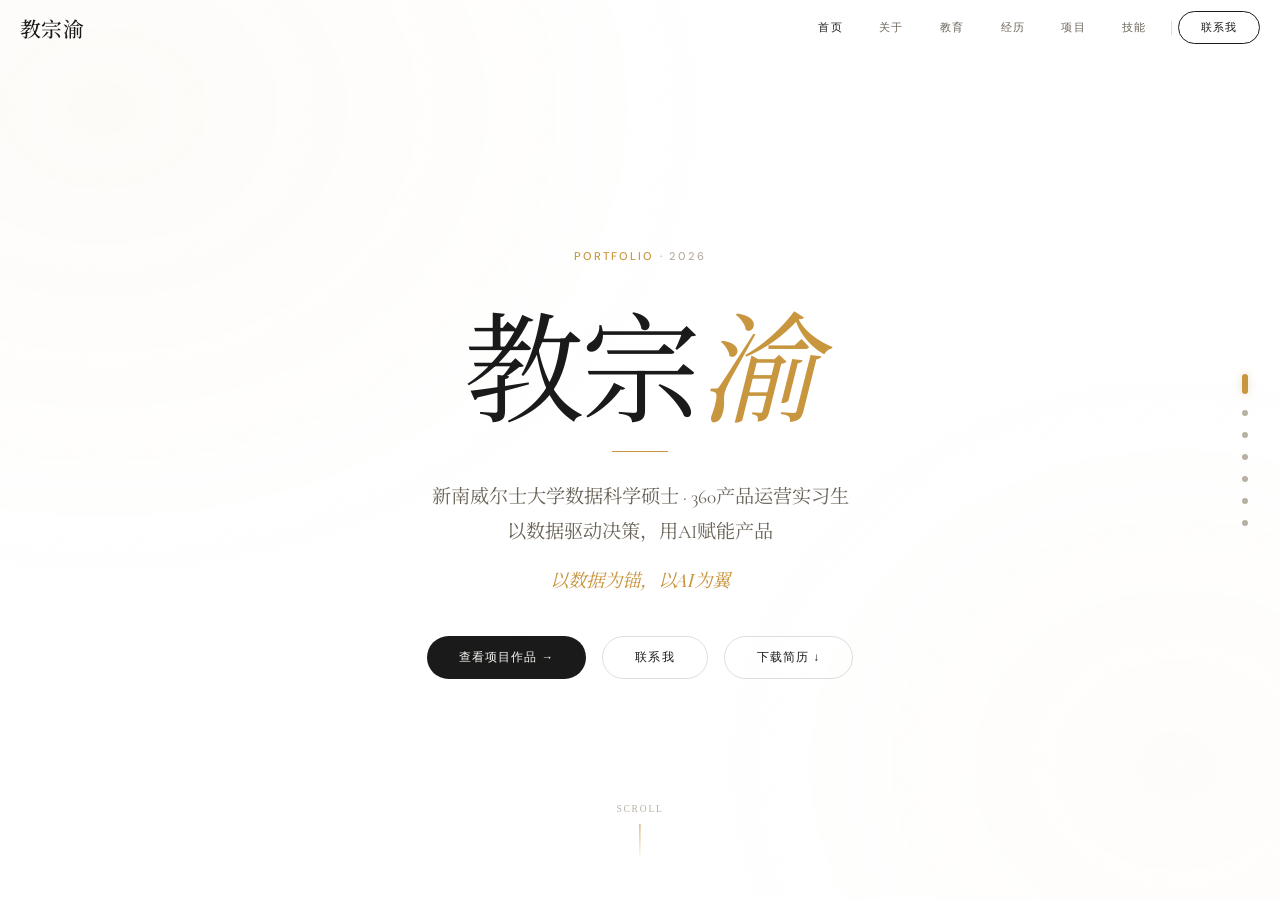
==== commit b5a18e13: "feat: update Marilla_Resume" ====
--- a/Marilla_Resume/index.html
+++ b/Marilla_Resume/index.html
@@ -4,1398 +4,24 @@
 <meta charset="UTF-8">
 <meta name="viewport" content="width=device-width, initial-scale=1.0">
 <title>教宗渝 | Portfolio</title>
+<link rel="icon" href="data:image/svg+xml,<svg xmlns='http://www.w3.org/2000/svg' viewBox='0 0 100 100'><text y='.9em' font-size='90'>📋</text></svg>">
+<meta name="description" content="教宗渝 - 新南威尔士大学数据科学硕士，专注AI产品设计与数据驱动决策。">
+<meta property="og:title" content="教宗渝 | Portfolio">
+<meta property="og:description" content="数据科学硕士 · AI产品运营 · 以数据驱动决策，用AI赋能产品">
+<meta property="og:type" content="website">
+<meta name="twitter:card" content="summary">
+<meta name="twitter:title" content="教宗渝 | Portfolio">
+<meta name="twitter:description" content="数据科学硕士 · AI产品运营 · 以数据驱动决策，用AI赋能产品">
+<link rel="stylesheet" href="css/style.css">
 <link href="https://fonts.googleapis.com/css2?family=Playfair+Display:ital,wght@0,300;0,400;0,500;0,600;0,700;1,300;1,400;1,500&family=Cormorant+Garamond:ital,wght@0,300;0,400;0,500;0,600;1,300;1,400&family=DM+Sans:ital,wght@0,300;0,400;0,500;0,600;1,300;1,400&family=Noto+Serif+SC:wght@300;400;500;600;700&family=Noto+Sans+SC:wght@300;400;500;700&display=swap" rel="stylesheet">
-<style>
-/* ═══════════════════════════════════════════════════
-   DESIGN SYSTEM — Warm Editorial Luxury
-   Inspired by House of Honey
-   ═══════════════════════════════════════════════════ */
-:root {
-  --cream: #FAF7F2;
-  --cream-dark: #F0EBE2;
-  --cream-deeper: #E8E0D4;
-  --white: #FDFCF9;
-  --charcoal: #1A1A1A;
-  --charcoal-soft: #2C2C2C;
-  --text-primary: #1A1A1A;
-  --text-secondary: #6B6459;
-  --text-tertiary: #9C9588;
-  --text-light: #B8B0A4;
-  --honey: #C8963E;
-  --honey-dark: #A67A2E;
-  --honey-light: #D4A853;
-  --honey-glow: #E8C878;
-  --honey-subtle: rgba(200, 150, 62, 0.08);
-  --honey-border: rgba(200, 150, 62, 0.18);
-  --border: rgba(26, 26, 26, 0.07);
-  --border-strong: rgba(26, 26, 26, 0.14);
-  --shadow-sm: 0 1px 4px rgba(26, 26, 26, 0.03);
-  --shadow-md: 0 4px 24px rgba(26, 26, 26, 0.05);
-  --shadow-lg: 0 8px 40px rgba(26, 26, 26, 0.07);
-  --shadow-hover: 0 12px 48px rgba(26, 26, 26, 0.09);
-  --radius-xs: 2px;
-  --radius-sm: 4px;
-  --radius-md: 8px;
-  --radius-lg: 12px;
-  --serif: 'Cormorant Garamond', 'Noto Serif SC', Georgia, serif;
-  --display: 'Playfair Display', 'Noto Serif SC', Georgia, serif;
-  --sans: 'DM Sans', 'Noto Sans SC', 'Helvetica Neue', sans-serif;
-  --ease: cubic-bezier(0.25, 0.1, 0.25, 1);
-  --ease-out: cubic-bezier(0.16, 1, 0.3, 1);
-  --dur: 0.5s;
-  --dur-slow: 0.8s;
-}
-
-* { margin: 0; padding: 0; box-sizing: border-box; }
-
-html { scroll-behavior: smooth; scrollbar-width: none; }
-::-webkit-scrollbar { width: 0; height: 0; }
-::selection { background: rgba(200, 150, 62, 0.18); color: var(--charcoal); }
-
-body {
-  font-family: var(--sans);
-  background: var(--cream);
-  color: var(--text-primary);
-  overflow: hidden;
-  line-height: 1.7;
-  -webkit-font-smoothing: antialiased;
-}
-
-/* ═══════════════════════════════════════════════════
-   BACKGROUND — Warm Texture
-   ═══════════════════════════════════════════════════ */
-.bg-layer {
-  position: fixed;
-  inset: 0;
-  z-index: 0;
-  pointer-events: none;
-}
-
-.bg-layer::before {
-  content: '';
-  position: absolute;
-  inset: 0;
-  background:
-    radial-gradient(ellipse 900px 700px at 8% 12%, rgba(200, 150, 62, 0.035) 0%, transparent 70%),
-    radial-gradient(ellipse 700px 600px at 92% 85%, rgba(200, 150, 62, 0.025) 0%, transparent 70%);
-}
-
-.bg-layer::after {
-  content: '';
-  position: absolute;
-  inset: 0;
-  opacity: 0.35;
-  background-image: url("data:image/svg+xml,%3Csvg width='80' height='80' viewBox='0 0 80 80' xmlns='http://www.w3.org/2000/svg'%3E%3Cg fill='%23c8963e' fill-opacity='0.012'%3E%3Cpath d='M40 0l40 40-40 40L0 40z' fill='none' stroke='%23c8963e' stroke-opacity='0.015' stroke-width='0.5'/%3E%3C/g%3E%3C/svg%3E");
-}
-
-/* ═══════════════════════════════════════════════════
-   FULLPAGE SCROLL
-   ═══════════════════════════════════════════════════ */
-.scroll-container {
-  position: relative;
-  z-index: 1;
-  height: 100vh;
-  overflow-y: auto;
-  scroll-snap-type: y mandatory;
-  scroll-behavior: smooth;
-}
-
-.page {
-  min-height: 100vh;
-  scroll-snap-align: start;
-  display: flex;
-  align-items: center;
-  justify-content: center;
-  padding: 100px 64px;
-  position: relative;
-}
-
-.page-inner {
-  max-width: 1060px;
-  width: 100%;
-}
-
-/* ═══════════════════════════════════════════════════
-   TOP NAVIGATION — Editorial
-   ═══════════════════════════════════════════════════ */
-.top-nav {
-  position: fixed;
-  top: 0; left: 0; right: 0;
-  z-index: 100;
-  height: 68px;
-  padding: 0 64px;
-  display: flex;
-  justify-content: space-between;
-  align-items: center;
-  background: rgba(250, 247, 242, 0.0);
-  backdrop-filter: blur(0px);
-  border-bottom: 1px solid transparent;
-  transition: background var(--dur) var(--ease), border-color var(--dur) var(--ease), backdrop-filter var(--dur) var(--ease);
-}
-
-.top-nav.scrolled {
-  background: rgba(250, 247, 242, 0.92);
-  backdrop-filter: blur(16px);
-  -webkit-backdrop-filter: blur(16px);
-  border-bottom-color: var(--border);
-}
-
-.nav-logo {
-  font-family: var(--display);
-  font-size: 1.3rem;
-  font-weight: 500;
-  color: var(--charcoal);
-  letter-spacing: 0.02em;
-  cursor: pointer;
-  transition: color var(--dur) var(--ease);
-}
-
-.nav-logo:hover { color: var(--honey); }
-
-.nav-links {
-  display: flex;
-  align-items: center;
-  gap: 0;
-}
-
-.nav-link {
-  color: var(--text-secondary);
-  text-decoration: none;
-  font-size: 0.7rem;
-  font-weight: 500;
-  padding: 8px 18px;
-  letter-spacing: 0.12em;
-  text-transform: uppercase;
-  transition: color 0.3s var(--ease);
-  cursor: pointer;
-}
-
-.nav-link:hover { color: var(--honey); }
-.nav-link.active { color: var(--charcoal); }
-
-.nav-divider {
-  width: 1px;
-  height: 14px;
-  background: var(--border-strong);
-  margin: 0 6px;
-}
-
-.nav-cta {
-  font-size: 0.7rem;
-  font-weight: 500;
-  padding: 8px 22px;
-  border-radius: 100px;
-  border: 1px solid var(--charcoal);
-  background: transparent;
-  color: var(--charcoal);
-  cursor: pointer;
-  letter-spacing: 0.1em;
-  text-transform: uppercase;
-  transition: all 0.3s var(--ease);
-}
-
-.nav-cta:hover {
-  background: var(--charcoal);
-  color: var(--cream);
-}
-
-/* Hamburger — hidden on desktop */
-.hamburger {
-  display: none;
-}
-
-/* Mobile menu — hidden by default */
-.mobile-menu {
-  display: none;
-}
-
-/* ═══════════════════════════════════════════════════
-   SIDE NAV — Refined
-   ═══════════════════════════════════════════════════ */
-.side-nav {
-  position: fixed;
-  right: 32px;
-  top: 50%;
-  transform: translateY(-50%);
-  z-index: 100;
-  display: flex;
-  flex-direction: column;
-  gap: 16px;
-  align-items: center;
-}
-
-.side-dot {
-  width: 6px;
-  height: 6px;
-  border-radius: 50%;
-  background: var(--text-light);
-  cursor: pointer;
-  transition: all var(--dur) var(--ease);
-  position: relative;
-}
-
-.side-dot:hover {
-  background: var(--honey);
-  transform: scale(1.5);
-}
-
-.side-dot.active {
-  background: var(--honey);
-  width: 6px;
-  height: 20px;
-  border-radius: 3px;
-}
-
-.side-dot-label {
-  position: absolute;
-  right: 18px;
-  top: 50%;
-  transform: translateY(-50%);
-  font-size: 0.6rem;
-  font-weight: 500;
-  color: var(--text-tertiary);
-  white-space: nowrap;
-  opacity: 0;
-  pointer-events: none;
-  transition: opacity 0.3s var(--ease);
-  letter-spacing: 0.12em;
-  text-transform: uppercase;
-}
-
-.side-dot:hover .side-dot-label { opacity: 1; }
-
-/* ═══════════════════════════════════════════════════
-   HERO — Editorial Opening
-   ═══════════════════════════════════════════════════ */
-.hero-content {
-  text-align: center;
-  max-width: 760px;
-  margin: 0 auto;
-}
-
-.hero-label {
-  font-family: var(--sans);
-  font-size: 0.7rem;
-  font-weight: 500;
-  color: var(--text-light);
-  letter-spacing: 0.18em;
-  text-transform: uppercase;
-  margin-bottom: 40px;
-  animation: fadeInUp 1s var(--ease-out) both;
-}
-
-.hero-label span { color: var(--honey); }
-
-.hero-name {
-  font-family: var(--display);
-  font-size: clamp(4rem, 10vw, 7.5rem);
-  font-weight: 400;
-  line-height: 1.0;
-  letter-spacing: -0.02em;
-  margin-bottom: 28px;
-  color: var(--charcoal);
-  animation: fadeInUp 1s var(--ease-out) 0.12s both;
-}
-
-.hero-name em {
-  font-style: italic;
-  color: var(--honey);
-}
-
-.hero-line {
-  width: 56px;
-  height: 1px;
-  background: var(--honey);
-  margin: 0 auto 28px;
-  animation: fadeInUp 1s var(--ease-out) 0.2s both;
-}
-
-.hero-subtitle {
-  font-family: var(--serif);
-  font-size: clamp(1rem, 2.2vw, 1.2rem);
-  color: var(--text-secondary);
-  font-weight: 400;
-  margin-bottom: 16px;
-  line-height: 1.8;
-  animation: fadeInUp 1s var(--ease-out) 0.28s both;
-}
-
-.hero-tagline {
-  font-family: var(--display);
-  font-style: italic;
-  font-size: 1.15rem;
-  color: var(--honey);
-  font-weight: 400;
-  margin-bottom: 44px;
-  animation: fadeInUp 1s var(--ease-out) 0.34s both;
-}
-
-.hero-actions {
-  display: flex;
-  gap: 16px;
-  justify-content: center;
-  flex-wrap: wrap;
-  animation: fadeInUp 1s var(--ease-out) 0.4s both;
-}
-
-.scroll-hint {
-  position: absolute;
-  bottom: 40px;
-  left: 50%;
-  transform: translateX(-50%);
-  display: flex;
-  flex-direction: column;
-  align-items: center;
-  gap: 10px;
-  color: var(--text-light);
-  font-size: 0.6rem;
-  letter-spacing: 0.18em;
-  text-transform: uppercase;
-  animation: hintDrift 3.5s ease-in-out infinite;
-}
-
-.scroll-hint-line {
-  width: 1px;
-  height: 36px;
-  background: linear-gradient(to bottom, var(--honey), transparent);
-}
-
-@keyframes hintDrift {
-  0%, 100% { transform: translateX(-50%) translateY(0); opacity: 1; }
-  50% { transform: translateX(-50%) translateY(8px); opacity: 0.5; }
-}
-
-/* ═══════════════════════════════════════════════════
-   BUTTONS
-   ═══════════════════════════════════════════════════ */
-.btn {
-  display: inline-flex;
-  align-items: center;
-  gap: 8px;
-  padding: 13px 32px;
-  border-radius: 100px;
-  font-size: 0.72rem;
-  font-weight: 500;
-  cursor: pointer;
-  border: none;
-  text-decoration: none;
-  letter-spacing: 0.1em;
-  text-transform: uppercase;
-  transition: all 0.4s var(--ease);
-}
-
-.btn-primary {
-  background: var(--charcoal);
-  color: var(--cream);
-}
-
-.btn-primary:hover {
-  background: var(--honey-dark);
-  transform: translateY(-1px);
-  box-shadow: var(--shadow-md);
-}
-
-.btn-secondary {
-  background: transparent;
-  color: var(--charcoal);
-  border: 1px solid var(--border-strong);
-}
-
-.btn-secondary:hover {
-  border-color: var(--honey);
-  color: var(--honey-dark);
-}
-
-/* ═══════════════════════════════════════════════════
-   SECTION HEADER — Editorial Numbering
-   ═══════════════════════════════════════════════════ */
-.section-header {
-  margin-bottom: 48px;
-}
-
-.section-num {
-  font-family: var(--serif);
-  font-size: 0.72rem;
-  font-weight: 400;
-  color: var(--honey);
-  letter-spacing: 0.15em;
-  margin-bottom: 14px;
-  display: flex;
-  align-items: center;
-  gap: 14px;
-}
-
-.section-num::after {
-  content: '';
-  flex: 1;
-  height: 1px;
-  background: var(--border-strong);
-  max-width: 100px;
-}
-
-.section-title {
-  font-family: var(--display);
-  font-size: clamp(2rem, 4vw, 3rem);
-  font-weight: 400;
-  letter-spacing: -0.01em;
-  margin-bottom: 14px;
-  color: var(--charcoal);
-  line-height: 1.15;
-}
-
-.section-desc {
-  color: var(--text-secondary);
-  font-size: 0.92rem;
-  max-width: 480px;
-  line-height: 1.75;
-}
-
-/* ═══════════════════════════════════════════════════
-   CARD — Warm Minimal
-   ═══════════════════════════════════════════════════ */
-.card {
-  background: var(--white);
-  border: 1px solid var(--border);
-  border-radius: var(--radius-sm);
-  padding: 32px;
-  transition: all var(--dur-slow) var(--ease);
-  position: relative;
-}
-
-.card:hover {
-  border-color: var(--honey-border);
-  box-shadow: var(--shadow-hover);
-  transform: translateY(-3px);
-}
-
-/* ═══════════════════════════════════════════════════
-   ABOUT — Editorial Split
-   ═══════════════════════════════════════════════════ */
-.about-grid {
-  display: grid;
-  grid-template-columns: 1.2fr 1fr;
-  gap: 64px;
-  margin-top: 48px;
-  align-items: start;
-}
-
-.about-text {
-  font-family: var(--serif);
-  font-size: 1.05rem;
-  line-height: 1.85;
-  color: var(--text-secondary);
-}
-
-.about-text p { margin-bottom: 18px; }
-
-.about-text em {
-  font-style: italic;
-  color: var(--honey);
-}
-
-.about-stats {
-  display: grid;
-  grid-template-columns: 1fr 1fr;
-  gap: 14px;
-}
-
-.stat-card {
-  padding: 28px 16px;
-  text-align: center;
-}
-
-.stat-number {
-  font-family: var(--display);
-  font-size: 2.4rem;
-  font-weight: 400;
-  color: var(--honey);
-  line-height: 1.1;
-}
-
-.stat-suffix {
-  font-size: 1rem;
-}
-
-.stat-label {
-  font-size: 0.68rem;
-  color: var(--text-tertiary);
-  margin-top: 8px;
-  letter-spacing: 0.06em;
-}
-
-/* ═══════════════════════════════════════════════════
-   EDUCATION — Editorial Timeline
-   ═══════════════════════════════════════════════════ */
-.timeline {
-  margin-top: 48px;
-  display: flex;
-  flex-direction: column;
-  gap: 40px;
-}
-
-.timeline-item {
-  display: grid;
-  grid-template-columns: 160px 1fr;
-  gap: 40px;
-  align-items: start;
-}
-
-.timeline-year {
-  font-family: var(--serif);
-  font-size: 0.9rem;
-  color: var(--honey);
-  padding-top: 2px;
-  letter-spacing: 0.02em;
-  font-style: italic;
-}
-
-.timeline-content {
-  border-left: 1px solid var(--border-strong);
-  padding-left: 32px;
-  padding-bottom: 4px;
-  position: relative;
-}
-
-.timeline-content::before {
-  content: '';
-  position: absolute;
-  left: -5px;
-  top: 8px;
-  width: 9px;
-  height: 9px;
-  border-radius: 50%;
-  background: var(--cream);
-  border: 1.5px solid var(--honey);
-}
-
-.timeline-school {
-  font-family: var(--display);
-  font-size: 1.35rem;
-  font-weight: 500;
-  margin-bottom: 4px;
-  color: var(--charcoal);
-}
-
-.timeline-degree {
-  color: var(--text-secondary);
-  font-size: 0.88rem;
-  margin-bottom: 16px;
-  font-style: italic;
-}
-
-.timeline-courses {
-  display: flex;
-  flex-wrap: wrap;
-  gap: 6px;
-}
-
-.course-tag {
-  padding: 5px 14px;
-  border-radius: var(--radius-xs);
-  font-size: 0.68rem;
-  background: var(--cream-dark);
-  color: var(--text-tertiary);
-  border: 1px solid var(--border);
-  transition: all 0.3s var(--ease);
-  letter-spacing: 0.02em;
-}
-
-.course-tag:hover {
-  border-color: var(--honey);
-  color: var(--honey-dark);
-  background: var(--honey-subtle);
-}
-
-/* ═══════════════════════════════════════════════════
-   EXPERIENCE
-   ═══════════════════════════════════════════════════ */
-.exp-card { padding: 40px; }
-
-.exp-header {
-  display: flex;
-  justify-content: space-between;
-  align-items: flex-start;
-  margin-bottom: 24px;
-  flex-wrap: wrap;
-  gap: 12px;
-}
-
-.exp-company {
-  font-family: var(--display);
-  font-size: 1.5rem;
-  font-weight: 500;
-}
-
-.exp-role {
-  color: var(--honey);
-  font-weight: 500;
-  margin-top: 4px;
-  font-size: 0.85rem;
-  letter-spacing: 0.04em;
-}
-
-.exp-date {
-  font-size: 0.68rem;
-  color: var(--text-tertiary);
-  padding: 6px 16px;
-  border-radius: 100px;
-  border: 1px solid var(--border);
-  background: var(--cream-dark);
-  letter-spacing: 0.06em;
-}
-
-.exp-highlights { list-style: none; margin-top: 20px; }
-
-.exp-highlights li {
-  position: relative;
-  padding-left: 22px;
-  margin-bottom: 12px;
-  color: var(--text-secondary);
-  font-size: 0.85rem;
-  line-height: 1.75;
-}
-
-.exp-highlights li::before {
-  content: '—';
-  position: absolute;
-  left: 0;
-  color: var(--honey);
-  font-size: 0.72rem;
-}
-
-.exp-metrics {
-  display: flex;
-  gap: 14px;
-  margin-top: 28px;
-  flex-wrap: wrap;
-}
-
-.metric {
-  text-align: center;
-  padding: 18px 28px;
-  background: var(--cream);
-  border-radius: var(--radius-xs);
-  border: 1px solid var(--border);
-  flex: 1;
-  min-width: 100px;
-}
-
-.metric-value {
-  font-family: var(--display);
-  font-size: 1.5rem;
-  font-weight: 400;
-  color: var(--honey);
-}
-
-.metric-label {
-  font-size: 0.65rem;
-  color: var(--text-tertiary);
-  margin-top: 4px;
-  letter-spacing: 0.04em;
-}
-
-/* ═══════════════════════════════════════════════════
-   PROJECTS — Magazine Grid
-   ═══════════════════════════════════════════════════ */
-.projects-grid {
-  display: grid;
-  grid-template-columns: repeat(3, 1fr);
-  gap: 20px;
-  margin-top: 48px;
-}
-
-.project-card {
-  padding: 32px;
-  cursor: pointer;
-  display: flex;
-  flex-direction: column;
-}
-
-.project-card:hover { transform: translateY(-4px); }
-
-.project-idx {
-  font-family: var(--sans);
-  font-size: 0.65rem;
-  color: var(--honey);
-  letter-spacing: 0.12em;
-  margin-bottom: 20px;
-  font-weight: 500;
-}
-
-.project-icon {
-  width: 44px; height: 44px;
-  border-radius: var(--radius-xs);
-  display: flex;
-  align-items: center;
-  justify-content: center;
-  margin-bottom: 20px;
-  background: var(--cream-dark);
-  border: 1px solid var(--border);
-  color: var(--text-tertiary);
-  transition: all 0.4s var(--ease);
-}
-
-.project-card:hover .project-icon {
-  color: var(--honey);
-  border-color: var(--honey-border);
-  background: var(--honey-subtle);
-}
-
-.project-title {
-  font-family: var(--display);
-  font-size: 1.2rem;
-  font-weight: 500;
-  margin-bottom: 6px;
-  transition: color 0.3s var(--ease);
-}
-
-.project-card:hover .project-title { color: var(--honey-dark); }
-
-.project-role-tag {
-  display: inline-block;
-  padding: 3px 12px;
-  border-radius: var(--radius-xs);
-  font-size: 0.6rem;
-  font-weight: 600;
-  background: var(--honey-subtle);
-  color: var(--honey-dark);
-  margin-bottom: 14px;
-  letter-spacing: 0.06em;
-  text-transform: uppercase;
-}
-
-.project-desc {
-  color: var(--text-secondary);
-  font-size: 0.82rem;
-  line-height: 1.7;
-  margin-bottom: 18px;
-  flex: 1;
-}
-
-.project-tags { display: flex; flex-wrap: wrap; gap: 5px; padding-right: 44px; }
-
-.project-tag {
-  padding: 4px 10px;
-  border-radius: var(--radius-xs);
-  font-size: 0.6rem;
-  background: var(--cream-dark);
-  color: var(--text-tertiary);
-  border: 1px solid var(--border);
-  transition: all 0.3s var(--ease);
-  letter-spacing: 0.03em;
-}
-
-.project-card:hover .project-tag {
-  border-color: var(--border-strong);
-  color: var(--text-secondary);
-}
-
-.project-arrow {
-  position: absolute;
-  bottom: 24px; right: 24px;
-  width: 32px; height: 32px;
-  border-radius: 50%;
-  background: var(--cream-dark);
-  border: 1px solid var(--border);
-  display: flex;
-  align-items: center;
-  justify-content: center;
-  color: var(--text-tertiary);
-  font-size: 0.7rem;
-  transition: all 0.4s var(--ease);
-}
-
-.project-card:hover .project-arrow {
-  background: var(--charcoal);
-  border-color: var(--charcoal);
-  color: var(--cream);
-}
-
-/* ═══════════════════════════════════════════════════
-   SKILLS — Editorial Categories
-   ═══════════════════════════════════════════════════ */
-.skills-grid {
-  margin-top: 48px;
-  display: grid;
-  grid-template-columns: 1fr 1fr;
-  gap: 40px;
-}
-
-.skill-category { }
-
-.skill-cat-header {
-  font-family: var(--display);
-  font-size: 1.05rem;
-  font-weight: 500;
-  color: var(--charcoal);
-  margin-bottom: 16px;
-  padding-bottom: 10px;
-  border-bottom: 1px solid var(--border);
-}
-
-.skill-tags { display: flex; flex-wrap: wrap; gap: 8px; }
-
-.skill-tag {
-  padding: 8px 18px;
-  border-radius: var(--radius-xs);
-  font-size: 0.78rem;
-  font-weight: 400;
-  background: var(--white);
-  border: 1px solid var(--border);
-  transition: all 0.3s var(--ease);
-  cursor: default;
-  color: var(--text-secondary);
-}
-
-.skill-tag:hover {
-  border-color: var(--honey);
-  color: var(--honey-dark);
-  background: var(--honey-subtle);
-  transform: translateY(-1px);
-}
-
-.skill-tag.accent {
-  background: var(--honey-subtle);
-  border-color: var(--honey-border);
-  color: var(--honey-dark);
-}
-
-/* ═══════════════════════════════════════════════════
-   CONTACT — Warm
-   ═══════════════════════════════════════════════════ */
-.contact-grid {
-  display: grid;
-  grid-template-columns: repeat(3, 1fr);
-  gap: 20px;
-  margin-top: 48px;
-}
-
-.contact-card {
-  padding: 36px 28px;
-  text-align: center;
-  cursor: pointer;
-}
-
-.contact-icon {
-  width: 48px; height: 48px;
-  border-radius: 50%;
-  margin: 0 auto 18px;
-  display: flex;
-  align-items: center;
-  justify-content: center;
-  background: var(--cream-dark);
-  border: 1px solid var(--border);
-  color: var(--text-tertiary);
-  transition: all 0.4s var(--ease);
-}
-
-.contact-card:hover .contact-icon {
-  background: var(--honey-subtle);
-  border-color: var(--honey);
-  color: var(--honey);
-}
-
-.contact-label {
-  font-size: 0.62rem;
-  color: var(--text-light);
-  margin-bottom: 6px;
-  letter-spacing: 0.14em;
-  text-transform: uppercase;
-}
-
-.contact-value {
-  font-family: var(--serif);
-  font-size: 0.92rem;
-  font-weight: 500;
-  color: var(--charcoal);
-  transition: color 0.3s var(--ease);
-}
-
-.contact-card:hover .contact-value { color: var(--honey-dark); }
-
-.contact-message {
-  text-align: center;
-  margin-top: 44px;
-  font-family: var(--display);
-  font-style: italic;
-  color: var(--honey);
-  font-size: 1.1rem;
-}
-
-/* ═══════════════════════════════════════════════════
-   MODAL — Cream Overlay
-   ═══════════════════════════════════════════════════ */
-.modal-overlay {
-  position: fixed;
-  inset: 0;
-  z-index: 200;
-  background: rgba(250, 247, 242, 0.88);
-  backdrop-filter: blur(20px);
-  -webkit-backdrop-filter: blur(20px);
-  display: flex;
-  align-items: center;
-  justify-content: center;
-  padding: 32px;
-  opacity: 0;
-  visibility: hidden;
-  transition: all var(--dur) var(--ease);
-}
-
-.modal-overlay.active { opacity: 1; visibility: visible; }
-
-.modal {
-  background: var(--white);
-  border: 1px solid var(--border);
-  border-radius: var(--radius-sm);
-  max-width: 560px;
-  width: 100%;
-  max-height: 75vh;
-  overflow-y: auto;
-  padding: 44px;
-  transform: translateY(20px);
-  transition: transform var(--dur-slow) var(--ease-out);
-  position: relative;
-  box-shadow: var(--shadow-lg);
-}
-
-.modal-overlay.active .modal { transform: translateY(0); }
-
-.modal-close {
-  position: absolute;
-  top: 18px; right: 18px;
-  width: 36px; height: 36px;
-  border-radius: 50%;
-  background: var(--cream-dark);
-  border: 1px solid var(--border);
-  color: var(--text-tertiary);
-  cursor: pointer;
-  display: flex;
-  align-items: center;
-  justify-content: center;
-  font-size: 0.8rem;
-  transition: all 0.3s var(--ease);
-}
-
-.modal-close:hover {
-  background: var(--charcoal);
-  border-color: var(--charcoal);
-  color: var(--cream);
-}
-
-.modal-title {
-  font-family: var(--display);
-  font-size: 1.5rem;
-  font-weight: 500;
-  margin-bottom: 6px;
-}
-
-.modal-subtitle {
-  color: var(--honey);
-  font-weight: 500;
-  margin-bottom: 24px;
-  font-size: 0.78rem;
-  letter-spacing: 0.06em;
-}
-
-.modal-body {
-  color: var(--text-secondary);
-  line-height: 1.85;
-  font-size: 0.85rem;
-}
-
-.modal-body p { margin-bottom: 14px; }
-.modal-body strong { color: var(--charcoal); font-weight: 600; }
-
-/* ═══════════════════════════════════════════════════
-   FOOTER
-   ═══════════════════════════════════════════════════ */
-.page-footer {
-  text-align: center;
-  padding: 0 32px;
-  color: var(--text-light);
-  font-size: 0.65rem;
-  letter-spacing: 0.1em;
-  margin-top: 52px;
-}
-
-.page-footer span { color: var(--honey); }
-
-/* ═══════════════════════════════════════════════════
-   ANIMATIONS
-   ═══════════════════════════════════════════════════ */
-.reveal {
-  opacity: 0;
-  transform: translateY(24px);
-  transition: opacity var(--dur-slow) var(--ease-out), transform var(--dur-slow) var(--ease-out);
-}
-
-.reveal.visible { opacity: 1; transform: translateY(0); }
-.reveal-delay-1 { transition-delay: 0.1s; }
-.reveal-delay-2 { transition-delay: 0.2s; }
-.reveal-delay-3 { transition-delay: 0.3s; }
-.reveal-delay-4 { transition-delay: 0.4s; }
-
-@keyframes fadeInUp {
-  from { opacity: 0; transform: translateY(24px); }
-  to { opacity: 1; transform: translateY(0); }
-}
-
-/* ═══════════════════════════════════════════════════
-   RESPONSIVE — Mobile First Refinement
-   ═══════════════════════════════════════════════════ */
-
-/* ─── Tablet (≤1024px) ─── */
-@media (max-width: 1024px) {
-  .page { padding: 90px 40px; }
-  .top-nav { padding: 0 32px; }
-  .about-grid { gap: 40px; }
-  .projects-grid { gap: 16px; }
-}
-
-/* ─── Mobile Large (≤768px) ─── */
-@media (max-width: 768px) {
-  :root {
-    --dur: 0.4s;
-    --dur-slow: 0.6s;
-  }
-
-  /* Navigation → hamburger */
-  .nav-links { display: none; }
-  .hamburger { display: flex; }
-  .mobile-menu { display: flex; }
-  .top-nav { padding: 0 20px; height: 56px; }
-  .nav-logo { font-size: 1.1rem; }
-
-  .hamburger {
-    display: flex;
-    flex-direction: column;
-    gap: 5px;
-    cursor: pointer;
-    padding: 8px;
-    z-index: 110;
-    background: none;
-    border: none;
-  }
-
-  .hamburger span {
-    display: block;
-    width: 22px;
-    height: 1.5px;
-    background: var(--charcoal);
-    transition: all 0.3s var(--ease);
-    border-radius: 1px;
-  }
-
-  .hamburger.open span:nth-child(1) {
-    transform: rotate(45deg) translate(4.5px, 4.5px);
-  }
-  .hamburger.open span:nth-child(2) { opacity: 0; }
-  .hamburger.open span:nth-child(3) {
-    transform: rotate(-45deg) translate(4.5px, -4.5px);
-  }
-
-  /* Mobile menu overlay */
-  .mobile-menu {
-    position: fixed;
-    inset: 0;
-    z-index: 105;
-    background: rgba(250, 247, 242, 0.97);
-    backdrop-filter: blur(24px);
-    -webkit-backdrop-filter: blur(24px);
-    display: flex;
-    flex-direction: column;
-    align-items: center;
-    justify-content: center;
-    gap: 0;
-    opacity: 0;
-    visibility: hidden;
-    transition: all 0.4s var(--ease);
-  }
-
-  .mobile-menu.open { opacity: 1; visibility: visible; }
-
-  .mobile-menu-link {
-    font-family: var(--display);
-    font-size: 2rem;
-    font-weight: 400;
-    color: var(--charcoal);
-    padding: 14px 0;
-    cursor: pointer;
-    transition: color 0.3s var(--ease);
-    text-decoration: none;
-    letter-spacing: -0.01em;
-    position: relative;
-    opacity: 0;
-    transform: translateY(16px);
-  }
-
-  .mobile-menu.open .mobile-menu-link {
-    opacity: 1;
-    transform: translateY(0);
-  }
-
-  .mobile-menu.open .mobile-menu-link:nth-child(1) { transition-delay: 0.05s; }
-  .mobile-menu.open .mobile-menu-link:nth-child(2) { transition-delay: 0.1s; }
-  .mobile-menu.open .mobile-menu-link:nth-child(3) { transition-delay: 0.15s; }
-  .mobile-menu.open .mobile-menu-link:nth-child(4) { transition-delay: 0.2s; }
-  .mobile-menu.open .mobile-menu-link:nth-child(5) { transition-delay: 0.25s; }
-  .mobile-menu.open .mobile-menu-link:nth-child(6) { transition-delay: 0.3s; }
-  .mobile-menu.open .mobile-menu-link:nth-child(7) { transition-delay: 0.35s; }
-
-  .mobile-menu-link:hover,
-  .mobile-menu-link.active { color: var(--honey); }
-
-  .mobile-menu-link.active::after {
-    content: '';
-    position: absolute;
-    left: -20px;
-    top: 50%;
-    transform: translateY(-50%);
-    width: 10px;
-    height: 1px;
-    background: var(--honey);
-  }
-
-  /* Side nav → hide on mobile, replaced by hamburger */
-  .side-nav { display: none; }
-
-  /* Pages — allow content overflow on mobile */
-  .page {
-    padding: 68px 24px 40px;
-    min-height: 100vh;
-    height: auto;
-    align-items: flex-start;
-    overflow-y: visible;
-  }
-
-  /* Hero stays centered on mobile */
-  #page-0 {
-    align-items: center !important;
-    justify-content: center !important;
-  }
-
-  /* Disable aggressive snap on mobile so long sections scroll naturally */
-  .scroll-container {
-    scroll-snap-type: y proximity;
-  }
-
-  /* Hero */
-  .hero-content { max-width: 100%; }
-  .hero-name { font-size: clamp(3rem, 14vw, 5rem); margin-bottom: 20px; }
-  .hero-label { margin-bottom: 28px; font-size: 0.62rem; }
-  .hero-subtitle { font-size: 0.92rem; line-height: 1.7; }
-  .hero-tagline { font-size: 1rem; margin-bottom: 32px; }
-  .hero-line { width: 40px; margin-bottom: 20px; }
-  .hero-actions { gap: 10px; }
-  .btn { padding: 11px 24px; font-size: 0.68rem; }
-  .scroll-hint { bottom: 24px; }
-
-  /* About */
-  .about-grid { grid-template-columns: 1fr; gap: 28px; margin-top: 32px; }
-  .about-text { font-size: 0.92rem; }
-  .about-stats { grid-template-columns: 1fr 1fr; gap: 10px; }
-  .stat-card { padding: 20px 12px; }
-  .stat-number { font-size: 1.8rem; }
-
-  /* Section headers */
-  .section-header { margin-bottom: 32px; }
-  .section-title { font-size: clamp(1.6rem, 6vw, 2.2rem); }
-  .section-desc { font-size: 0.85rem; }
-
-  /* Education */
-  .timeline { margin-top: 28px; gap: 24px; }
-  .timeline-item { grid-template-columns: 1fr; gap: 6px; }
-  .timeline-year { font-size: 0.82rem; }
-  .timeline-content {
-    border-left: none;
-    padding-left: 0;
-    padding-bottom: 0;
-    border-top: 1px solid var(--border-strong);
-    padding-top: 16px;
-  }
-  .timeline-content::before { display: none; }
-  .timeline-school { font-size: 1.15rem; }
-  .timeline-courses { gap: 5px; }
-  .course-tag { padding: 4px 10px; font-size: 0.62rem; }
-
-  /* Experience */
-  .exp-card { padding: 24px; }
-  .exp-company { font-size: 1.2rem; }
-  .exp-highlights li { font-size: 0.82rem; padding-left: 18px; margin-bottom: 10px; }
-  .exp-metrics { flex-direction: column; gap: 8px; margin-top: 20px; }
-  .metric { padding: 14px 20px; }
-
-  /* Projects */
-  .projects-grid { grid-template-columns: 1fr; gap: 14px; margin-top: 28px; }
-  .project-card { padding: 24px; }
-  .project-arrow { bottom: 18px; right: 18px; }
-  .project-tags { padding-right: 40px; }
-
-  /* Skills */
-  .skills-grid { grid-template-columns: 1fr; gap: 24px; margin-top: 28px; }
-  .skill-cat-header { font-size: 0.95rem; }
-  .skill-tag { padding: 7px 14px; font-size: 0.72rem; }
-
-  /* Contact */
-  .contact-grid { grid-template-columns: 1fr; gap: 12px; margin-top: 28px; }
-  .contact-card { padding: 24px 20px; }
-  .contact-message { margin-top: 28px; font-size: 0.95rem; }
-  .page-footer { margin-top: 32px; }
-
-  /* Modal — full-screen on mobile */
-  .modal-overlay { padding: 0; }
-  .modal {
-    max-width: 100%;
-    max-height: 100vh;
-    height: 100vh;
-    border-radius: 0;
-    padding: 60px 28px 40px;
-    transform: translateY(100%);
-  }
-  .modal-overlay.active .modal { transform: translateY(0); }
-  .modal-close { top: 16px; right: 16px; width: 40px; height: 40px; }
-}
-
-/* ─── Mobile Small (≤480px) ─── */
-@media (max-width: 480px) {
-  .page { padding: 60px 18px 32px; }
-  .hero-name { font-size: clamp(2.6rem, 16vw, 4rem); line-height: 1.05; }
-  .hero-subtitle { font-size: 0.85rem; }
-  .hero-tagline { font-size: 0.92rem; }
-  .hero-label { font-size: 0.58rem; }
-  .btn { padding: 10px 20px; font-size: 0.65rem; letter-spacing: 0.08em; }
-
-  .stat-number { font-size: 1.5rem; }
-  .stat-label { font-size: 0.6rem; }
-
-  .exp-card { padding: 20px; }
-  .exp-company { font-size: 1.1rem; }
-
-  .project-card { padding: 20px; }
-  .project-title { font-size: 1.05rem; }
-  .project-desc { font-size: 0.78rem; }
-
-  .skill-tag { padding: 6px 12px; font-size: 0.68rem; }
-
-  .contact-icon { width: 40px; height: 40px; }
-  .contact-icon svg { width: 18px; height: 18px; }
-  .contact-value { font-size: 0.85rem; }
-
-  .mobile-menu-link { font-size: 1.6rem; padding: 12px 0; }
-}
-
-/* ─── Safe Area (iPhone notch) ─── */
-@supports (padding: max(0px)) {
-  .top-nav {
-    padding-left: max(20px, env(safe-area-inset-left));
-    padding-right: max(20px, env(safe-area-inset-right));
-    height: calc(56px + env(safe-area-inset-top));
-    padding-top: env(safe-area-inset-top);
-  }
-  .page {
-    padding-top: calc(68px + env(safe-area-inset-top));
-    padding-left: max(24px, env(safe-area-inset-left));
-    padding-right: max(24px, env(safe-area-inset-right));
-    padding-bottom: max(40px, env(safe-area-inset-bottom));
-  }
-  @media (max-width: 480px) {
-    .page {
-      padding-left: max(18px, env(safe-area-inset-left));
-      padding-right: max(18px, env(safe-area-inset-right));
-      padding-bottom: max(32px, env(safe-area-inset-bottom));
-    }
-  }
-  .modal {
-    padding-top: calc(60px + env(safe-area-inset-top));
-    padding-bottom: env(safe-area-inset-bottom);
-  }
-}
-
-/* ─── Landscape phone ─── */
-@media (max-height: 500px) and (orientation: landscape) {
-  .page { padding: 56px 32px; min-height: 100vh; }
-  .hero-name { font-size: clamp(2rem, 6vw, 3.5rem); }
-  .hero-label { margin-bottom: 12px; }
-  .hero-line { margin-bottom: 12px; }
-  .hero-subtitle { margin-bottom: 8px; }
-  .hero-tagline { margin-bottom: 20px; }
-  .scroll-hint { bottom: 12px; }
-  .section-header { margin-bottom: 20px; }
-  .about-stats { grid-template-columns: repeat(4, 1fr); }
-  .exp-metrics { flex-direction: row; }
-  .projects-grid { grid-template-columns: repeat(3, 1fr); }
-}
-
-/* ─── Hover none (touch devices) ─── */
-@media (hover: none) {
-  .card:hover { transform: none; box-shadow: none; border-color: var(--border); }
-  .card:active { transform: scale(0.98); border-color: var(--honey-border); }
-  .project-card:hover .project-title { color: var(--charcoal); }
-  .project-card:hover .project-arrow { background: var(--cream-dark); border-color: var(--border); color: var(--text-tertiary); }
-  .project-card:active .project-arrow { background: var(--charcoal); border-color: var(--charcoal); color: var(--cream); }
-  .btn-primary:hover { background: var(--charcoal); transform: none; box-shadow: none; }
-  .btn-primary:active { background: var(--honey-dark); transform: scale(0.97); }
-  .skill-tag:hover { transform: none; }
-  .skill-tag:active { border-color: var(--honey); color: var(--honey-dark); background: var(--honey-subtle); }
-}
-
-/* ─── Dark mode preference ─── */
-@media (prefers-color-scheme: dark) {
-  :root {
-    --cream: #1a1816;
-    --cream-dark: #242120;
-    --cream-deeper: #2e2b28;
-    --white: #1e1c1a;
-    --charcoal: #f0ece5;
-    --charcoal-soft: #d4cfc7;
-    --text-primary: #f0ece5;
-    --text-secondary: #9c9588;
-    --text-tertiary: #6b6459;
-    --text-light: #4a453e;
-    --border: rgba(240, 236, 229, 0.07);
-    --border-strong: rgba(240, 236, 229, 0.14);
-    --shadow-sm: 0 1px 4px rgba(0, 0, 0, 0.2);
-    --shadow-md: 0 4px 24px rgba(0, 0, 0, 0.25);
-    --shadow-lg: 0 8px 40px rgba(0, 0, 0, 0.3);
-    --shadow-hover: 0 12px 48px rgba(0, 0, 0, 0.35);
-  }
-
-  .top-nav {
-    background: rgba(26, 24, 22, 0);
-  }
-  .top-nav.scrolled {
-    background: rgba(26, 24, 22, 0.92);
-  }
-
-  .mobile-menu {
-    background: rgba(26, 24, 22, 0.97);
-  }
-
-  .hamburger span { background: var(--charcoal); }
-
-  .modal-overlay {
-    background: rgba(26, 24, 22, 0.88);
-  }
-
-  .timeline-content::before { background: var(--cream); }
-
-  .bg-layer::before {
-    background:
-      radial-gradient(ellipse 900px 700px at 8% 12%, rgba(200, 150, 62, 0.04) 0%, transparent 70%),
-      radial-gradient(ellipse 700px 600px at 92% 85%, rgba(200, 150, 62, 0.03) 0%, transparent 70%);
-  }
-
-  ::selection { background: rgba(200, 150, 62, 0.3); color: var(--charcoal); }
-}
-</style>
 </head>
 <body>
 
-<!-- Background -->
+<a href="#page-1" class="skip-link">跳转到主要内容</a>
+
 <div class="bg-layer"></div>
 
-<!-- Top Navigation -->
-<nav class="top-nav" id="topNav">
+<nav class="top-nav" id="topNav" role="navigation" aria-label="主导航">
   <div class="nav-logo" onclick="scrollToPage(0)">教宗渝</div>
   <div class="nav-links">
     <a class="nav-link" data-page="0">首页</a>
@@ -1414,7 +40,8 @@
   </button>
 </nav>
 
-<!-- Mobile Menu -->
+<div class="scroll-progress" id="scrollProgress"></div>
+
 <div class="mobile-menu" id="mobileMenu">
   <a class="mobile-menu-link active" data-page="0">首页</a>
   <a class="mobile-menu-link" data-page="1">关于</a>
@@ -1425,8 +52,7 @@
   <a class="mobile-menu-link" data-page="6">联系</a>
 </div>
 
-<!-- Side Navigation -->
-<div class="side-nav">
+<div class="side-nav" role="navigation" aria-label="页面导航">
   <div class="side-dot active" data-page="0"><span class="side-dot-label">首页</span></div>
   <div class="side-dot" data-page="1"><span class="side-dot-label">关于</span></div>
   <div class="side-dot" data-page="2"><span class="side-dot-label">教育</span></div>
@@ -1436,11 +62,10 @@
   <div class="side-dot" data-page="6"><span class="side-dot-label">联系</span></div>
 </div>
 
-<!-- Scroll Container -->
 <div class="scroll-container" id="scrollContainer">
 
-  <!-- ════════════════ 00 · Hero ════════════════ -->
-  <section class="page" id="page-0">
+  <!-- 00 · Hero -->
+  <section class="page" id="page-0" role="banner" aria-label="首页">
     <div class="hero-content">
       <div class="hero-label"><span>Portfolio</span> · 2026</div>
       <h1 class="hero-name">教宗<em>渝</em></h1>
@@ -1449,10 +74,11 @@
         新南威尔士大学数据科学硕士 · 360产品运营实习生<br>
         以数据驱动决策，用AI赋能产品
       </p>
-      <p class="hero-tagline">Designed with pleasure</p>
+      <p class="hero-tagline">以数据为锚，以AI为翼</p>
       <div class="hero-actions">
         <a class="btn btn-primary" onclick="scrollToPage(4)">查看项目作品 →</a>
         <a class="btn btn-secondary" onclick="scrollToPage(6)">联系我</a>
+        <a class="btn btn-secondary" href="#" onclick="window.print(); return false;">下载简历 ↓</a>
       </div>
     </div>
     <div class="scroll-hint">
@@ -1461,8 +87,8 @@
     </div>
   </section>
 
-  <!-- ════════════════ 01 · About ════════════════ -->
-  <section class="page" id="page-1">
+  <!-- 01 · About -->
+  <section class="page" id="page-1" aria-label="关于我">
     <div class="page-inner">
       <div class="section-header reveal">
         <div class="section-num">01</div>
@@ -1476,18 +102,22 @@
         </div>
         <div class="about-stats">
           <div class="card stat-card reveal reveal-delay-2">
+            <div class="stat-icon"><svg width="24" height="24" viewBox="0 0 24 24" fill="none" stroke="currentColor" stroke-width="1.5" stroke-linecap="round" stroke-linejoin="round"><rect x="3" y="11" width="18" height="10" rx="2"/><circle cx="12" cy="5" r="2"/><path d="M12 7v4"/><line x1="8" y1="16" x2="8" y2="16"/><line x1="16" y1="16" x2="16" y2="16"/></svg></div>
             <div class="stat-number" data-count="15" data-suffix="+">0</div>
             <div class="stat-label">搭建智能体数量</div>
           </div>
           <div class="card stat-card reveal reveal-delay-2">
+            <div class="stat-icon"><svg width="24" height="24" viewBox="0 0 24 24" fill="none" stroke="currentColor" stroke-width="1.5" stroke-linecap="round" stroke-linejoin="round"><path d="M17 21v-2a4 4 0 00-4-4H5a4 4 0 00-4 4v2"/><circle cx="9" cy="7" r="4"/><path d="M23 21v-2a4 4 0 00-3-3.87"/><path d="M16 3.13a4 4 0 010 7.75"/></svg></div>
             <div class="stat-number" data-count="1.4" data-suffix="万+">0</div>
             <div class="stat-label">智能体累计使用量</div>
           </div>
           <div class="card stat-card reveal reveal-delay-3">
+            <div class="stat-icon"><svg width="24" height="24" viewBox="0 0 24 24" fill="none" stroke="currentColor" stroke-width="1.5" stroke-linecap="round" stroke-linejoin="round"><polyline points="23 18 13.5 8.5 8.5 13.5 1 6"/><polyline points="17 18 23 18 23 12"/></svg></div>
             <div class="stat-number" data-count="60" data-suffix="%+">0</div>
             <div class="stat-label">降低创作者试错成本</div>
           </div>
           <div class="card stat-card reveal reveal-delay-3">
+            <div class="stat-icon"><svg width="24" height="24" viewBox="0 0 24 24" fill="none" stroke="currentColor" stroke-width="1.5" stroke-linecap="round" stroke-linejoin="round"><polygon points="13 2 3 14 12 14 11 22 21 10 12 10 13 2"/></svg></div>
             <div class="stat-number" data-count="70" data-suffix="%+">0</div>
             <div class="stat-label">项目交付效率提升</div>
           </div>
@@ -1496,8 +126,8 @@
     </div>
   </section>
 
-  <!-- ════════════════ 02 · Education ════════════════ -->
-  <section class="page" id="page-2">
+  <!-- 02 · Education -->
+  <section class="page" id="page-2" aria-label="教育背景">
     <div class="page-inner">
       <div class="section-header reveal">
         <div class="section-num">02</div>
@@ -1539,8 +169,8 @@
     </div>
   </section>
 
-  <!-- ════════════════ 03 · Experience ════════════════ -->
-  <section class="page" id="page-3">
+  <!-- 03 · Experience -->
+  <section class="page" id="page-3" aria-label="工作经历">
     <div class="page-inner">
       <div class="section-header reveal">
         <div class="section-num">03</div>
@@ -1565,12 +195,25 @@
           <div class="metric"><div class="metric-value">1.4万</div><div class="metric-label">累计使用量</div></div>
           <div class="metric"><div class="metric-value">60%+</div><div class="metric-label">试错成本降低</div></div>
         </div>
-      </div>
-    </div>
-  </section>
-
-  <!-- ════════════════ 04 · Projects ════════════════ -->
-  <section class="page" id="page-4">
+        <div class="exp-links">
+          <div class="exp-links-label">代表作品</div>
+          <a class="exp-link" href="https://bot.n.cn/tools/aiagent/chat/1c19905be6af434e93db46bc7d721852?share=1" target="_blank" rel="noopener noreferrer">
+            <svg width="16" height="16" viewBox="0 0 24 24" fill="none" stroke="currentColor" stroke-width="1.5" stroke-linecap="round" stroke-linejoin="round"><path d="M12 2a4 4 0 014 4c0 1.95-1.4 3.58-3.25 3.93L12 16l-.75-6.07A4.001 4.001 0 0112 2z"/><path d="M8.5 16l-2 6h11l-2-6"/><circle cx="12" cy="6" r="1"/></svg>
+            <span>星命风水顾问 · L3推理智能体</span>
+            <svg width="12" height="12" viewBox="0 0 24 24" fill="none" stroke="currentColor" stroke-width="2" stroke-linecap="round" stroke-linejoin="round"><path d="M18 13v6a2 2 0 01-2 2H5a2 2 0 01-2-2V8a2 2 0 012-2h6"/><polyline points="15 3 21 3 21 9"/><line x1="10" y1="14" x2="21" y2="3"/></svg>
+          </a>
+          <a class="exp-link" href="https://www.n.cn/tools/aiagent/chat/7d9015800421452faa3fa6a140cc2027?share=1" target="_blank" rel="noopener noreferrer">
+            <svg width="16" height="16" viewBox="0 0 24 24" fill="none" stroke="currentColor" stroke-width="1.5" stroke-linecap="round" stroke-linejoin="round"><rect x="3" y="3" width="18" height="18" rx="2"/><circle cx="9" cy="10" r="2"/><path d="M21 15l-3.09-3.09a2 2 0 00-2.83 0L6 21"/></svg>
+            <span>自媒体封面生成器 · AI创作工具</span>
+            <svg width="12" height="12" viewBox="0 0 24 24" fill="none" stroke="currentColor" stroke-width="2" stroke-linecap="round" stroke-linejoin="round"><path d="M18 13v6a2 2 0 01-2 2H5a2 2 0 01-2-2V8a2 2 0 012-2h6"/><polyline points="15 3 21 3 21 9"/><line x1="10" y1="14" x2="21" y2="3"/></svg>
+          </a>
+        </div>
+      </div>
+    </div>
+  </section>
+
+  <!-- 04 · Projects -->
+  <section class="page" id="page-4" aria-label="项目作品">
     <div class="page-inner">
       <div class="section-header reveal">
         <div class="section-num">04</div>
@@ -1624,8 +267,8 @@
     </div>
   </section>
 
-  <!-- ════════════════ 05 · Skills ════════════════ -->
-  <section class="page" id="page-5">
+  <!-- 05 · Skills -->
+  <section class="page" id="page-5" aria-label="技能图谱">
     <div class="page-inner">
       <div class="section-header reveal">
         <div class="section-num">05</div>
@@ -1686,8 +329,8 @@
     </div>
   </section>
 
-  <!-- ════════════════ 06 · Contact ════════════════ -->
-  <section class="page" id="page-6">
+  <!-- 06 · Contact -->
+  <section class="page" id="page-6" aria-label="联系方式">
     <div class="page-inner">
       <div class="section-header reveal">
         <div class="section-num">06</div>
@@ -1695,17 +338,17 @@
         <p class="section-desc">无论是产品合作还是交流探讨，很期待收到你的消息。</p>
       </div>
       <div class="contact-grid">
-        <div class="card contact-card reveal reveal-delay-1" onclick="copyToClipboard('13351166809', this)">
+        <div class="card contact-card reveal reveal-delay-1" onclick="copyToClipboard('13351166809', this)" role="button" tabindex="0" aria-label="拨打电话 13351166809">
           <div class="contact-icon"><svg width="22" height="22" viewBox="0 0 24 24" fill="none" stroke="currentColor" stroke-width="1.5" stroke-linecap="round" stroke-linejoin="round"><path d="M22 16.92v3a2 2 0 01-2.18 2 19.86 19.86 0 01-8.63-3.07A19.5 19.5 0 015.12 12.8 19.86 19.86 0 012.05 4.18 2 2 0 014.11 2h3a2 2 0 012 1.72c.13.81.36 1.6.68 2.35a2 2 0 01-.45 2.11L8.09 9.43a16 16 0 006.48 6.48l1.25-1.25a2 2 0 012.11-.45c.75.32 1.54.55 2.35.68a2 2 0 011.72 2.02z"/></svg></div>
           <div class="contact-label">电话</div>
           <div class="contact-value">13351166809</div>
         </div>
-        <div class="card contact-card reveal reveal-delay-2" onclick="copyToClipboard('marilla_jiao2027@163.com', this)">
+        <div class="card contact-card reveal reveal-delay-2" onclick="copyToClipboard('marilla_jiao2027@163.com', this)" role="button" tabindex="0" aria-label="发送邮件 marilla_jiao2027@163.com">
           <div class="contact-icon"><svg width="22" height="22" viewBox="0 0 24 24" fill="none" stroke="currentColor" stroke-width="1.5" stroke-linecap="round" stroke-linejoin="round"><rect x="2" y="5" width="20" height="14" rx="2"/><polyline points="2,5 12,13 22,5"/></svg></div>
           <div class="contact-label">邮箱</div>
           <div class="contact-value">marilla_jiao2027@163.com</div>
         </div>
-        <div class="card contact-card reveal reveal-delay-3">
+        <div class="card contact-card reveal reveal-delay-3" aria-label="就读院校">
           <div class="contact-icon"><svg width="22" height="22" viewBox="0 0 24 24" fill="none" stroke="currentColor" stroke-width="1.5" stroke-linecap="round" stroke-linejoin="round"><path d="M22 10v6"/><path d="M2 10l10-5 10 5-10 5z"/><path d="M6 12v5c0 1.1 2.7 2 6 2s6-.9 6-2v-5"/></svg></div>
           <div class="contact-label">在读院校</div>
           <div class="contact-value">新南威尔士大学</div>
@@ -1720,349 +363,13 @@
 
 </div>
 
-<!-- Modal Overlay -->
 <div class="modal-overlay" id="modalOverlay" onclick="closeModal(event)">
-  <div class="modal" id="modalContent">
-    <button class="modal-close" onclick="closeModal()"><svg width="14" height="14" viewBox="0 0 24 24" fill="none" stroke="currentColor" stroke-width="1.5" stroke-linecap="round"><line x1="6" y1="6" x2="18" y2="18"/><line x1="18" y1="6" x2="6" y2="18"/></svg></button>
+  <div class="modal" id="modalContent" role="dialog" aria-modal="true">
+    <button class="modal-close" aria-label="关闭" onclick="closeModal()"><svg width="14" height="14" viewBox="0 0 24 24" fill="none" stroke="currentColor" stroke-width="1.5" stroke-linecap="round"><line x1="6" y1="6" x2="18" y2="18"/><line x1="18" y1="6" x2="6" y2="18"/></svg></button>
     <div id="modalInner"></div>
   </div>
 </div>
 
-<script>
-// ═══════════════════════════════════════════════════
-// FULLPAGE SCROLL SYSTEM
-// ═══════════════════════════════════════════════════
-const container = document.getElementById('scrollContainer');
-const pages = document.querySelectorAll('.page');
-const dots = document.querySelectorAll('.side-dot');
-const navLinks = document.querySelectorAll('.nav-link');
-const mobileLinks = document.querySelectorAll('.mobile-menu-link');
-const topNav = document.getElementById('topNav');
-const hamburger = document.getElementById('hamburger');
-const mobileMenu = document.getElementById('mobileMenu');
-let currentPage = 0;
-let isScrolling = false;
-const totalPages = pages.length;
-const isMobile = () => window.innerWidth <= 768;
-
-function scrollToPage(index) {
-  if (index < 0 || index >= totalPages) return;
-
-  const menuWasOpen = mobileMenu.classList.contains('open');
-  closeMobileMenu();
-
-  const doScroll = () => {
-    currentPage = index;
-    if (isMobile()) {
-      // On mobile, use container.scrollTo() — scrollIntoView conflicts with scroll-snap
-      container.scrollTo({
-        top: pages[index].offsetTop,
-        behavior: 'smooth'
-      });
-    } else {
-      pages[currentPage].scrollIntoView({ behavior: 'smooth' });
-    }
-    updateNav();
-  };
-
-  if (menuWasOpen) {
-    setTimeout(doScroll, 250);
-  } else {
-    doScroll();
-  }
-}
-
-function updateNav() {
-  dots.forEach((dot, i) => dot.classList.toggle('active', i === currentPage));
-  navLinks.forEach((link, i) => link.classList.toggle('active', i === currentPage));
-  mobileLinks.forEach((link, i) => link.classList.toggle('active', i === currentPage));
-  topNav.classList.toggle('scrolled', currentPage > 0);
-}
-
-// ═══════════════════════════════════════════════════
-// HAMBURGER MENU
-// ═══════════════════════════════════════════════════
-function toggleMobileMenu() {
-  const isOpen = mobileMenu.classList.toggle('open');
-  hamburger.classList.toggle('open', isOpen);
-  document.body.style.overflow = isOpen ? 'hidden' : '';
-}
-
-function closeMobileMenu() {
-  mobileMenu.classList.remove('open');
-  hamburger.classList.remove('open');
-  document.body.style.overflow = '';
-}
-
-hamburger.addEventListener('click', toggleMobileMenu);
-mobileLinks.forEach(link => {
-  link.addEventListener('click', (e) => {
-    e.preventDefault();
-    scrollToPage(parseInt(link.dataset.page));
-  });
-});
-
-// ═══════════════════════════════════════════════════
-// SCROLL HANDLING
-// ═══════════════════════════════════════════════════
-
-// Wheel handler with debounce (desktop only)
-let wheelAccum = 0;
-let wheelTimeout = null;
-
-container.addEventListener('wheel', (e) => {
-  // On mobile, don't intercept — let natural scroll + proximity snap handle it
-  if (isMobile()) return;
-
-  e.preventDefault();
-  if (isScrolling) return;
-
-  wheelAccum += e.deltaY;
-  clearTimeout(wheelTimeout);
-  wheelTimeout = setTimeout(() => { wheelAccum = 0; }, 150);
-
-  const threshold = 80;
-  if (Math.abs(wheelAccum) >= threshold) {
-    const direction = wheelAccum > 0 ? 1 : -1;
-    const targetPage = Math.max(0, Math.min(totalPages - 1, currentPage + direction));
-    if (targetPage !== currentPage) {
-      isScrolling = true;
-      currentPage = targetPage;
-      pages[currentPage].scrollIntoView({ behavior: 'smooth' });
-      updateNav();
-      wheelAccum = 0;
-      setTimeout(() => { isScrolling = false; }, 800);
-    }
-  }
-}, { passive: false });
-
-// Keyboard navigation
-document.addEventListener('keydown', (e) => {
-  if (document.getElementById('modalOverlay').classList.contains('active')) {
-    if (e.key === 'Escape') closeModal();
-    return;
-  }
-  if (mobileMenu.classList.contains('active') && e.key === 'Escape') {
-    closeMobileMenu();
-    return;
-  }
-  if (e.key === 'ArrowDown' || e.key === 'PageDown') {
-    e.preventDefault();
-    scrollToPage(Math.min(totalPages - 1, currentPage + 1));
-  } else if (e.key === 'ArrowUp' || e.key === 'PageUp') {
-    e.preventDefault();
-    scrollToPage(Math.max(0, currentPage - 1));
-  } else if (e.key === 'Home') {
-    e.preventDefault();
-    scrollToPage(0);
-  } else if (e.key === 'End') {
-    e.preventDefault();
-    scrollToPage(totalPages - 1);
-  }
-});
-
-// Touch support — improved with swipe tracking
-let touchStartY = 0;
-let touchStartX = 0;
-let touchStartTime = 0;
-
-container.addEventListener('touchstart', (e) => {
-  touchStartY = e.touches[0].clientY;
-  touchStartX = e.touches[0].clientX;
-  touchStartTime = Date.now();
-}, { passive: true });
-
-container.addEventListener('touchend', (e) => {
-  // On mobile, let natural scroll handle it — no forced page jump
-  if (isMobile()) return;
-
-  const touchEndY = e.changedTouches[0].clientY;
-  const touchEndX = e.changedTouches[0].clientX;
-  const diffY = touchStartY - touchEndY;
-  const diffX = touchStartX - touchEndX;
-  const elapsed = Date.now() - touchStartTime;
-
-  // Only respond to vertical swipes (not horizontal scrolling or taps)
-  if (Math.abs(diffY) > 50 && Math.abs(diffY) > Math.abs(diffX) * 1.5 && elapsed < 500) {
-    const direction = diffY > 0 ? 1 : -1;
-    const targetPage = Math.max(0, Math.min(totalPages - 1, currentPage + direction));
-    if (targetPage !== currentPage) {
-      isScrolling = true;
-      currentPage = targetPage;
-      pages[currentPage].scrollIntoView({ behavior: 'smooth' });
-      updateNav();
-      setTimeout(() => { isScrolling = false; }, 600);
-    }
-  }
-}, { passive: true });
-
-// Click handlers for dots and nav links
-dots.forEach(dot => dot.addEventListener('click', () => scrollToPage(parseInt(dot.dataset.page))));
-navLinks.forEach(link => {
-  link.addEventListener('click', (e) => {
-    e.preventDefault();
-    scrollToPage(parseInt(link.dataset.page));
-  });
-});
-
-// ═══════════════════════════════════════════════════
-// PAGE TRACKER — IntersectionObserver for nav sync
-// Works on both desktop and mobile
-// ═══════════════════════════════════════════════════
-const pageObserver = new IntersectionObserver((entries) => {
-  entries.forEach(entry => {
-    if (entry.isIntersecting) {
-      const idx = Array.from(pages).indexOf(entry.target);
-      if (idx >= 0 && idx !== currentPage) {
-        currentPage = idx;
-        updateNav();
-      }
-    }
-  });
-}, {
-  threshold: 0.5,
-  root: container
-});
-
-pages.forEach(page => pageObserver.observe(page));
-
-// ═══════════════════════════════════════════════════
-// SCROLL REVEAL
-// ═══════════════════════════════════════════════════
-const observer = new IntersectionObserver((entries) => {
-  entries.forEach(entry => {
-    if (entry.isIntersecting) {
-      entry.target.classList.add('visible');
-      entry.target.querySelectorAll('[data-count]').forEach(el => animateNumber(el));
-    }
-  });
-}, { threshold: 0.15, root: container });
-
-document.querySelectorAll('.reveal').forEach(el => observer.observe(el));
-
-// ═══════════════════════════════════════════════════
-// NUMBER ANIMATION
-// ═══════════════════════════════════════════════════
-function animateNumber(el) {
-  if (el.dataset.animated) return;
-  el.dataset.animated = 'true';
-  const target = parseFloat(el.dataset.count);
-  const suffix = el.dataset.suffix || '';
-  const duration = 1400;
-  const start = performance.now();
-
-  function update(now) {
-    const progress = Math.min((now - start) / duration, 1);
-    const eased = 1 - Math.pow(1 - progress, 3);
-    const current = target * eased;
-    el.textContent = (target % 1 !== 0 ? current.toFixed(1) : Math.round(current)) + suffix;
-    if (progress < 1) requestAnimationFrame(update);
-  }
-  requestAnimationFrame(update);
-}
-
-// ═══════════════════════════════════════════════════
-// MODAL
-// ═══════════════════════════════════════════════════
-const projectDetails = {
-  legalpath: {
-    title: 'LegalPath 法律信息服务平台',
-    subtitle: '项目负责人 · 2026.02 — 2026.04',
-    body: `<p><strong>用户调研与需求分析：</strong>通过问卷调查与竞品分析，识别用户在信息理解、搜索效率及可访问性方面的痛点；结合用户画像与使用场景梳理核心需求。</p>
-    <p><strong>信息架构与交互设计：</strong>构建8大核心页面结构，优化导航逻辑与页面层级，降低用户搜索成本；设计搜索建议、案例筛选及流程进度可视化。</p>
-    <p><strong>UI界面设计：</strong>基于Figma完成高保真界面设计，统一视觉风格（配色、字体、组件系统），提升界面一致性与可读性。</p>
-    <p><strong>无障碍优化：</strong>引入字体放大、语音朗读、高对比度模式及屏幕阅读器支持；基于认知负荷理论优化信息呈现。</p>`
-  },
-  cileme: {
-    title: '【辞了么】职场情绪打卡APP',
-    subtitle: '核心项目成员 · 2026.01 — 2026.03',
-    body: `<p><strong>项目背景：</strong>面向职场人群打造趣味化职场情绪打卡产品，以每日打卡形式实现职场情绪轻量化记录与正向疏导。</p>
-    <p><strong>市场调研：</strong>利用AI工具完成用户画像深度剖析，借助ChatGPT进行需求梳理与文档撰写，项目交付效率提升70%。</p>
-    <p><strong>AI原型设计：</strong>使用AI原型工具Stitch，基于产品需求快速输出可交互原型。</p>
-    <p><strong>AI设计流程：</strong>搭建AI赋能的产品设计全流程，覆盖调研、需求、原型、文档等环节，形成标准化设计模式。</p>`
-  },
-  hospital: {
-    title: '基于微信小程序的医院预约挂号系统',
-    subtitle: '项目负责人 · 2022.11 — 2023.05',
-    body: `<p><strong>项目背景：</strong>解决传统医院挂号导诊效率低、管理不规范等痛点，搭建整合云数据库技术的智能导诊系统。</p>
-    <p><strong>技术选型：</strong>采用云数据库作为后台存储方案，保障数据安全保密，降低维护成本。</p>
-    <p><strong>产品设计：</strong>支持医生检索、科室详情及预约时段选择；提供基于身体不适部位的智能导诊服务。</p>
-    <p><strong>后台管理：</strong>搭建Web端后台管理页面，实现挂号导诊全流程规范化管控。</p>`
-  }
-};
-
-function openModal(id) {
-  const data = projectDetails[id];
-  if (!data) return;
-  document.getElementById('modalInner').innerHTML = `
-    <div class="modal-title">${data.title}</div>
-    <div class="modal-subtitle">${data.subtitle}</div>
-    <div class="modal-body">${data.body}</div>
-  `;
-  document.getElementById('modalOverlay').classList.add('active');
-  document.body.style.overflow = 'hidden';
-}
-
-function closeModal(event) {
-  if (event && event.target !== event.currentTarget) return;
-  document.getElementById('modalOverlay').classList.remove('active');
-  document.body.style.overflow = '';
-}
-
-// ═══════════════════════════════════════════════════
-// COPY TO CLIPBOARD
-// ═══════════════════════════════════════════════════
-function copyToClipboard(text, el) {
-  const val = el.querySelector('.contact-value');
-  const orig = val.textContent;
-
-  if (navigator.clipboard && navigator.clipboard.writeText) {
-    navigator.clipboard.writeText(text).then(() => {
-      val.textContent = '已复制 ✓';
-      setTimeout(() => { val.textContent = orig; }, 1200);
-    }).catch(() => {
-      // Fallback for iOS
-      fallbackCopy(text, val, orig);
-    });
-  } else {
-    fallbackCopy(text, val, orig);
-  }
-}
-
-function fallbackCopy(text, val, orig) {
-  const textarea = document.createElement('textarea');
-  textarea.value = text;
-  textarea.style.position = 'fixed';
-  textarea.style.left = '-9999px';
-  document.body.appendChild(textarea);
-  textarea.select();
-  try {
-    document.execCommand('copy');
-    val.textContent = '已复制 ✓';
-    setTimeout(() => { val.textContent = orig; }, 1200);
-  } catch (e) {
-    val.textContent = '复制失败';
-    setTimeout(() => { val.textContent = orig; }, 1200);
-  }
-  document.body.removeChild(textarea);
-}
-
-// ═══════════════════════════════════════════════════
-// RESIZE HANDLER — Re-snap on orientation change
-// ═══════════════════════════════════════════════════
-let resizeTimer;
-window.addEventListener('resize', () => {
-  clearTimeout(resizeTimer);
-  resizeTimer = setTimeout(() => {
-    // On mobile, don't force snap — just update nav
-    if (!isMobile()) {
-      pages[currentPage].scrollIntoView({ behavior: 'smooth' });
-    }
-  }, 200);
-});
-
-// Initial state
-updateNav();
-</script>
+<script src="js/main.js"></script>
 </body>
-</html>+</html>
--- a/Marilla_Resume/css/style.css
+++ b/Marilla_Resume/css/style.css
@@ -0,0 +1,1528 @@
+/* ═══════════════════════════════════════════════════
+   DESIGN SYSTEM — Warm Editorial Luxury
+   Inspired by House of Honey
+   ═══════════════════════════════════════════════════ */
+:root {
+  --cream: #FAF7F2;
+  --cream-dark: #F0EBE2;
+  --cream-deeper: #E8E0D4;
+  --white: #FDFCF9;
+  --charcoal: #1A1A1A;
+  --charcoal-soft: #2C2C2C;
+  --text-primary: #1A1A1A;
+  --text-secondary: #6B6459;
+  --text-tertiary: #9C9588;
+  --text-light: #B8B0A4;
+  --honey: #C8963E;
+  --honey-dark: #A67A2E;
+  --honey-light: #D4A853;
+  --honey-glow: #E8C878;
+  --honey-subtle: rgba(200, 150, 62, 0.08);
+  --honey-border: rgba(200, 150, 62, 0.18);
+  --border: rgba(26, 26, 26, 0.07);
+  --border-strong: rgba(26, 26, 26, 0.14);
+  --shadow-sm: 0 1px 4px rgba(26, 26, 26, 0.03);
+  --shadow-md: 0 4px 24px rgba(26, 26, 26, 0.05);
+  --shadow-lg: 0 8px 40px rgba(26, 26, 26, 0.07);
+  --shadow-hover: 0 12px 48px rgba(26, 26, 26, 0.09);
+  --radius-xs: 2px;
+  --radius-sm: 4px;
+  --radius-md: 8px;
+  --radius-lg: 12px;
+  --serif: 'Cormorant Garamond', 'Noto Serif SC', Georgia, serif;
+  --display: 'Playfair Display', 'Noto Serif SC', Georgia, serif;
+  --sans: 'DM Sans', 'Noto Sans SC', 'Helvetica Neue', sans-serif;
+  --ease: cubic-bezier(0.25, 0.1, 0.25, 1);
+  --ease-out: cubic-bezier(0.16, 1, 0.3, 1);
+  --dur: 0.5s;
+  --dur-slow: 0.8s;
+}
+
+* { margin: 0; padding: 0; box-sizing: border-box; }
+
+:focus-visible {
+  outline: 2px solid var(--honey);
+  outline-offset: 2px;
+  border-radius: 2px;
+}
+:focus:not(:focus-visible) {
+  outline: none;
+}
+
+.skip-link {
+  position: fixed;
+  top: -100%;
+  left: 16px;
+  z-index: 999;
+  padding: 12px 24px;
+  background: var(--charcoal);
+  color: var(--cream);
+  font-size: 0.8rem;
+  font-weight: 500;
+  border-radius: var(--radius-sm);
+  text-decoration: none;
+  transition: top 0.3s var(--ease);
+}
+.skip-link:focus {
+  top: 16px;
+}
+
+.scroll-progress {
+  position: fixed;
+  top: 0;
+  left: 0;
+  height: 2px;
+  background: linear-gradient(90deg, var(--honey), var(--honey-light));
+  z-index: 101;
+  width: 0%;
+  transition: width 0.1s linear;
+}
+
+/* ═══════════════════════════════════════════════════
+   BACKGROUND — Warm Texture
+   ═══════════════════════════════════════════════════ */
+.bg-layer {
+  position: fixed;
+  inset: 0;
+  z-index: 0;
+  pointer-events: none;
+}
+
+.bg-layer::before {
+  content: '';
+  position: absolute;
+  inset: 0;
+  background:
+    radial-gradient(ellipse 900px 700px at 8% 12%, rgba(200, 150, 62, 0.035) 0%, transparent 70%),
+    radial-gradient(ellipse 700px 600px at 92% 85%, rgba(200, 150, 62, 0.025) 0%, transparent 70%);
+}
+
+.bg-layer::after {
+  content: '';
+  position: absolute;
+  inset: 0;
+  opacity: 0.35;
+  background-image: url("data:image/svg+xml,%3Csvg width='80' height='80' viewBox='0 0 80 80' xmlns='http://www.w3.org/2000/svg'%3E%3Cg fill='%23c8963e' fill-opacity='0.012'%3E%3Cpath d='M40 0l40 40-40 40L0 40z' fill='none' stroke='%23c8963e' stroke-opacity='0.015' stroke-width='0.5'/%3E%3C/g%3E%3C/svg%3E");
+}
+
+/* ═══════════════════════════════════════════════════
+   FULLPAGE SCROLL
+   ═══════════════════════════════════════════════════ */
+.scroll-container {
+  position: relative;
+  z-index: 1;
+  height: 100vh;
+  overflow-y: auto;
+  scroll-snap-type: y mandatory;
+  scroll-behavior: smooth;
+}
+
+.page {
+  min-height: 100vh;
+  scroll-snap-align: start;
+  display: flex;
+  align-items: center;
+  justify-content: center;
+  padding: 100px 64px;
+  position: relative;
+}
+
+.page-inner {
+  max-width: 1060px;
+  width: 100%;
+}
+
+/* ═══════════════════════════════════════════════════
+   TOP NAVIGATION — Editorial
+   ═══════════════════════════════════════════════════ */
+.top-nav {
+  position: fixed;
+  top: 0; left: 0; right: 0;
+  z-index: 100;
+  height: 68px;
+  padding: 0 64px;
+  display: flex;
+  justify-content: space-between;
+  align-items: center;
+  background: rgba(250, 247, 242, 0.0);
+  backdrop-filter: blur(0px);
+  border-bottom: 1px solid transparent;
+  transition: background var(--dur) var(--ease), border-color var(--dur) var(--ease), backdrop-filter var(--dur) var(--ease);
+}
+
+.top-nav.scrolled {
+  background: rgba(250, 247, 242, 0.92);
+  backdrop-filter: blur(16px);
+  -webkit-backdrop-filter: blur(16px);
+  border-bottom-color: var(--border);
+}
+
+.nav-logo {
+  font-family: var(--display);
+  font-size: 1.3rem;
+  font-weight: 500;
+  color: var(--charcoal);
+  letter-spacing: 0.02em;
+  cursor: pointer;
+  transition: color var(--dur) var(--ease);
+}
+
+.nav-logo:hover { color: var(--honey); }
+
+.nav-links {
+  display: flex;
+  align-items: center;
+  gap: 0;
+}
+
+.nav-link {
+  color: var(--text-secondary);
+  text-decoration: none;
+  font-size: 0.7rem;
+  font-weight: 500;
+  padding: 8px 18px;
+  letter-spacing: 0.12em;
+  text-transform: uppercase;
+  transition: color 0.3s var(--ease);
+  cursor: pointer;
+}
+
+.nav-link:hover { color: var(--honey); }
+.nav-link.active { color: var(--charcoal); }
+
+.nav-divider {
+  width: 1px;
+  height: 14px;
+  background: var(--border-strong);
+  margin: 0 6px;
+}
+
+.nav-cta {
+  font-size: 0.7rem;
+  font-weight: 500;
+  padding: 8px 22px;
+  border-radius: 100px;
+  border: 1px solid var(--charcoal);
+  background: transparent;
+  color: var(--charcoal);
+  cursor: pointer;
+  letter-spacing: 0.1em;
+  text-transform: uppercase;
+  transition: all 0.3s var(--ease);
+}
+
+.nav-cta:hover {
+  background: var(--charcoal);
+  color: var(--cream);
+}
+
+/* Hamburger — hidden on desktop */
+.hamburger {
+  display: none;
+}
+
+/* Mobile menu — hidden by default */
+.mobile-menu {
+  display: none;
+}
+
+/* ═══════════════════════════════════════════════════
+   SIDE NAV — Refined
+   ═══════════════════════════════════════════════════ */
+.side-nav {
+  position: fixed;
+  right: 32px;
+  top: 50%;
+  transform: translateY(-50%);
+  z-index: 100;
+  display: flex;
+  flex-direction: column;
+  gap: 16px;
+  align-items: center;
+}
+
+.side-dot {
+  width: 6px;
+  height: 6px;
+  border-radius: 50%;
+  background: var(--text-light);
+  cursor: pointer;
+  transition: all var(--dur) var(--ease);
+  position: relative;
+}
+
+.side-dot:hover {
+  background: var(--honey);
+  transform: scale(1.5);
+}
+
+.side-dot.active {
+  background: var(--honey);
+  width: 6px;
+  height: 20px;
+  border-radius: 3px;
+  box-shadow: 0 0 8px rgba(200, 150, 62, 0.3);
+}
+
+.side-dot-label {
+  position: absolute;
+  right: 18px;
+  top: 50%;
+  transform: translateY(-50%);
+  font-size: 0.6rem;
+  font-weight: 500;
+  color: var(--text-tertiary);
+  white-space: nowrap;
+  opacity: 0;
+  pointer-events: none;
+  transition: opacity 0.3s var(--ease);
+  letter-spacing: 0.12em;
+  text-transform: uppercase;
+}
+
+.side-dot:hover .side-dot-label { opacity: 1; }
+
+/* ═══════════════════════════════════════════════════
+   HERO — Editorial Opening
+   ═══════════════════════════════════════════════════ */
+.hero-content {
+  text-align: center;
+  max-width: 760px;
+  margin: 0 auto;
+}
+
+.hero-label {
+  font-family: var(--sans);
+  font-size: 0.7rem;
+  font-weight: 500;
+  color: var(--text-light);
+  letter-spacing: 0.18em;
+  text-transform: uppercase;
+  margin-bottom: 40px;
+  animation: fadeInUp 1s var(--ease-out) both;
+}
+
+.hero-label span { color: var(--honey); }
+
+.hero-name {
+  font-family: var(--display);
+  font-size: clamp(4rem, 10vw, 7.5rem);
+  font-weight: 400;
+  line-height: 1.0;
+  letter-spacing: -0.02em;
+  margin-bottom: 28px;
+  color: var(--charcoal);
+  animation: fadeInUp 1s var(--ease-out) 0.12s both;
+}
+
+.hero-name em {
+  font-style: italic;
+  color: var(--honey);
+}
+
+.hero-line {
+  width: 56px;
+  height: 1px;
+  background: var(--honey);
+  margin: 0 auto 28px;
+  animation: fadeInUp 1s var(--ease-out) 0.2s both;
+}
+
+.hero-subtitle {
+  font-family: var(--serif);
+  font-size: clamp(1rem, 2.2vw, 1.2rem);
+  color: var(--text-secondary);
+  font-weight: 400;
+  margin-bottom: 16px;
+  line-height: 1.8;
+  animation: fadeInUp 1s var(--ease-out) 0.28s both;
+}
+
+.hero-tagline {
+  font-family: var(--display);
+  font-style: italic;
+  font-size: 1.15rem;
+  color: var(--honey);
+  font-weight: 400;
+  margin-bottom: 44px;
+  animation: fadeInUp 1s var(--ease-out) 0.34s both;
+}
+
+.hero-actions {
+  display: flex;
+  gap: 16px;
+  justify-content: center;
+  flex-wrap: wrap;
+  animation: fadeInUp 1s var(--ease-out) 0.4s both;
+}
+
+.scroll-hint {
+  position: absolute;
+  bottom: 40px;
+  left: 50%;
+  transform: translateX(-50%);
+  display: flex;
+  flex-direction: column;
+  align-items: center;
+  gap: 10px;
+  color: var(--text-light);
+  font-size: 0.6rem;
+  letter-spacing: 0.18em;
+  text-transform: uppercase;
+  animation: hintDrift 3.5s ease-in-out infinite;
+}
+
+.scroll-hint-line {
+  width: 1px;
+  height: 36px;
+  background: linear-gradient(to bottom, var(--honey), transparent);
+}
+
+@keyframes hintDrift {
+  0%, 100% { transform: translateX(-50%) translateY(0); opacity: 0.7; }
+  50% { transform: translateX(-50%) translateY(5px); opacity: 0.4; }
+}
+
+/* ═══════════════════════════════════════════════════
+   BUTTONS
+   ═══════════════════════════════════════════════════ */
+.btn {
+  display: inline-flex;
+  align-items: center;
+  gap: 8px;
+  padding: 13px 32px;
+  border-radius: 100px;
+  font-size: 0.72rem;
+  font-weight: 500;
+  cursor: pointer;
+  border: none;
+  text-decoration: none;
+  letter-spacing: 0.1em;
+  text-transform: uppercase;
+  transition: all 0.4s var(--ease);
+}
+
+.btn-primary {
+  background: var(--charcoal);
+  color: var(--cream);
+}
+
+.btn-primary:hover {
+  background: var(--honey-dark);
+  transform: translateY(-1px);
+  box-shadow: var(--shadow-md);
+}
+
+.btn-secondary {
+  background: transparent;
+  color: var(--charcoal);
+  border: 1px solid var(--border-strong);
+}
+
+.btn-secondary:hover {
+  border-color: var(--honey);
+  color: var(--honey-dark);
+}
+
+/* ═══════════════════════════════════════════════════
+   SECTION HEADER — Editorial Numbering
+   ═══════════════════════════════════════════════════ */
+.section-header {
+  margin-bottom: 48px;
+}
+
+.section-num {
+  font-family: var(--serif);
+  font-size: 0.72rem;
+  font-weight: 400;
+  color: var(--honey);
+  letter-spacing: 0.15em;
+  margin-bottom: 14px;
+  display: flex;
+  align-items: center;
+  gap: 14px;
+}
+
+.section-num::after {
+  content: '';
+  flex: 1;
+  height: 1px;
+  background: var(--border-strong);
+  max-width: 100px;
+}
+
+.section-title {
+  font-family: var(--display);
+  font-size: clamp(2rem, 4vw, 3rem);
+  font-weight: 400;
+  letter-spacing: -0.01em;
+  margin-bottom: 14px;
+  color: var(--charcoal);
+  line-height: 1.15;
+}
+
+.section-desc {
+  color: var(--text-secondary);
+  font-size: 0.92rem;
+  max-width: 480px;
+  line-height: 1.75;
+}
+
+/* ═══════════════════════════════════════════════════
+   CARD — Warm Minimal
+   ═══════════════════════════════════════════════════ */
+.card {
+  background: var(--white);
+  border: 1px solid var(--border);
+  border-radius: var(--radius-sm);
+  padding: 32px;
+  transition: all var(--dur-slow) var(--ease);
+  position: relative;
+}
+
+.card:hover {
+  border-color: var(--honey-border);
+  box-shadow: var(--shadow-hover);
+  transform: translateY(-4px);
+}
+
+/* ═══════════════════════════════════════════════════
+   ABOUT — Editorial Split
+   ═══════════════════════════════════════════════════ */
+.about-grid {
+  display: grid;
+  grid-template-columns: 1.2fr 1fr;
+  gap: 64px;
+  margin-top: 48px;
+  align-items: start;
+}
+
+.about-text {
+  font-family: var(--serif);
+  font-size: 1.05rem;
+  line-height: 1.85;
+  color: var(--text-secondary);
+}
+
+.about-text p { margin-bottom: 18px; }
+
+.about-text em {
+  font-style: italic;
+  color: var(--honey);
+}
+
+.about-stats {
+  display: grid;
+  grid-template-columns: 1fr 1fr;
+  gap: 14px;
+}
+
+.stat-card {
+  padding: 28px 16px;
+  text-align: center;
+}
+
+.stat-icon {
+  margin-bottom: 10px;
+  color: var(--honey);
+  opacity: 0.7;
+}
+
+.stat-number {
+  font-family: var(--display);
+  font-size: 2.4rem;
+  font-weight: 400;
+  color: var(--honey);
+  line-height: 1.1;
+}
+
+.stat-suffix {
+  font-size: 1rem;
+}
+
+.stat-label {
+  font-size: 0.68rem;
+  color: var(--text-tertiary);
+  margin-top: 8px;
+  letter-spacing: 0.06em;
+}
+
+/* ═══════════════════════════════════════════════════
+   EDUCATION — Editorial Timeline
+   ═══════════════════════════════════════════════════ */
+.timeline {
+  margin-top: 48px;
+  display: flex;
+  flex-direction: column;
+  gap: 40px;
+}
+
+.timeline-item {
+  display: grid;
+  grid-template-columns: 160px 1fr;
+  gap: 40px;
+  align-items: start;
+}
+
+.timeline-year {
+  font-family: var(--serif);
+  font-size: 0.9rem;
+  color: var(--honey);
+  padding-top: 2px;
+  letter-spacing: 0.02em;
+  font-style: italic;
+}
+
+.timeline-content {
+  border-left: 1px solid var(--border-strong);
+  padding-left: 32px;
+  padding-bottom: 4px;
+  position: relative;
+}
+
+.timeline-content::before {
+  content: '';
+  position: absolute;
+  left: -5px;
+  top: 8px;
+  width: 9px;
+  height: 9px;
+  border-radius: 50%;
+  background: var(--cream);
+  border: 1.5px solid var(--honey);
+}
+
+.timeline-school {
+  font-family: var(--display);
+  font-size: 1.35rem;
+  font-weight: 500;
+  margin-bottom: 4px;
+  color: var(--charcoal);
+}
+
+.timeline-degree {
+  color: var(--text-secondary);
+  font-size: 0.88rem;
+  margin-bottom: 16px;
+  font-style: italic;
+}
+
+.timeline-courses {
+  display: flex;
+  flex-wrap: wrap;
+  gap: 6px;
+}
+
+.course-tag {
+  padding: 5px 14px;
+  border-radius: var(--radius-xs);
+  font-size: 0.68rem;
+  background: var(--cream-dark);
+  color: var(--text-tertiary);
+  border: 1px solid var(--border);
+  transition: all 0.3s var(--ease);
+  letter-spacing: 0.02em;
+}
+
+.course-tag:hover {
+  border-color: var(--honey);
+  color: var(--honey-dark);
+  background: var(--honey-subtle);
+}
+
+/* ═══════════════════════════════════════════════════
+   EXPERIENCE
+   ═══════════════════════════════════════════════════ */
+.exp-card { padding: 40px; }
+
+.exp-header {
+  display: flex;
+  justify-content: space-between;
+  align-items: flex-start;
+  margin-bottom: 24px;
+  flex-wrap: wrap;
+  gap: 12px;
+}
+
+.exp-company {
+  font-family: var(--display);
+  font-size: 1.5rem;
+  font-weight: 500;
+}
+
+.exp-role {
+  color: var(--honey);
+  font-weight: 500;
+  margin-top: 4px;
+  font-size: 0.85rem;
+  letter-spacing: 0.04em;
+}
+
+.exp-date {
+  font-size: 0.68rem;
+  color: var(--text-tertiary);
+  padding: 6px 16px;
+  border-radius: 100px;
+  border: 1px solid var(--border);
+  background: var(--cream-dark);
+  letter-spacing: 0.06em;
+}
+
+.exp-highlights { list-style: none; margin-top: 20px; }
+
+.exp-highlights li {
+  position: relative;
+  padding-left: 22px;
+  margin-bottom: 12px;
+  color: var(--text-secondary);
+  font-size: 0.85rem;
+  line-height: 1.75;
+}
+
+.exp-highlights li::before {
+  content: '—';
+  position: absolute;
+  left: 0;
+  color: var(--honey);
+  font-size: 0.72rem;
+}
+
+.exp-metrics {
+  display: flex;
+  gap: 14px;
+  margin-top: 28px;
+  flex-wrap: wrap;
+}
+
+.exp-links {
+  margin-top: 24px;
+  padding-top: 20px;
+  border-top: 1px solid var(--border);
+}
+
+.exp-links-label {
+  font-family: var(--sans);
+  font-size: 0.65rem;
+  font-weight: 500;
+  letter-spacing: 0.12em;
+  text-transform: uppercase;
+  color: var(--text-tertiary);
+  margin-bottom: 12px;
+}
+
+.exp-link {
+  display: flex;
+  align-items: center;
+  gap: 10px;
+  padding: 10px 14px;
+  margin-bottom: 6px;
+  text-decoration: none;
+  color: var(--text-secondary);
+  background: var(--cream);
+  border: 1px solid var(--border);
+  border-radius: var(--radius-sm);
+  font-family: var(--sans);
+  font-size: 0.8rem;
+  transition: all 0.3s var(--ease);
+}
+
+.exp-link:hover {
+  border-color: var(--honey-border);
+  background: var(--honey-subtle);
+  color: var(--honey-dark);
+}
+
+.exp-link svg:first-child {
+  flex-shrink: 0;
+  color: var(--text-tertiary);
+}
+
+.exp-link:hover svg:first-child {
+  color: var(--honey);
+}
+
+.exp-link svg:last-child {
+  flex-shrink: 0;
+  margin-left: auto;
+  opacity: 0.4;
+}
+
+.exp-link:hover svg:last-child {
+  opacity: 1;
+  color: var(--honey-dark);
+}
+
+.exp-link span {
+  flex: 1;
+}
+
+.metric {
+  text-align: center;
+  padding: 18px 28px;
+  background: var(--cream);
+  border-radius: var(--radius-xs);
+  border: 1px solid var(--border);
+  flex: 1;
+  min-width: 100px;
+}
+
+.metric-value {
+  font-family: var(--display);
+  font-size: 1.5rem;
+  font-weight: 400;
+  color: var(--honey);
+}
+
+.metric-label {
+  font-size: 0.65rem;
+  color: var(--text-tertiary);
+  margin-top: 4px;
+  letter-spacing: 0.04em;
+}
+
+/* ═══════════════════════════════════════════════════
+   PROJECTS — Magazine Grid
+   ═══════════════════════════════════════════════════ */
+.projects-grid {
+  display: grid;
+  grid-template-columns: repeat(3, 1fr);
+  gap: 20px;
+  margin-top: 48px;
+}
+
+.project-card {
+  padding: 32px;
+  cursor: pointer;
+  display: flex;
+  flex-direction: column;
+}
+
+.project-card:hover { transform: translateY(-4px); }
+
+.project-idx {
+  font-family: var(--sans);
+  font-size: 0.65rem;
+  color: var(--honey);
+  letter-spacing: 0.12em;
+  margin-bottom: 20px;
+  font-weight: 500;
+}
+
+.project-icon {
+  width: 44px; height: 44px;
+  border-radius: var(--radius-xs);
+  display: flex;
+  align-items: center;
+  justify-content: center;
+  margin-bottom: 20px;
+  background: var(--cream-dark);
+  border: 1px solid var(--border);
+  color: var(--text-tertiary);
+  transition: all 0.4s var(--ease);
+}
+
+.project-card:hover .project-icon {
+  color: var(--honey);
+  border-color: var(--honey-border);
+  background: var(--honey-subtle);
+}
+
+.project-title {
+  font-family: var(--display);
+  font-size: 1.2rem;
+  font-weight: 500;
+  margin-bottom: 6px;
+  transition: color 0.3s var(--ease);
+}
+
+.project-card:hover .project-title { color: var(--honey-dark); }
+
+.project-role-tag {
+  display: inline-block;
+  padding: 3px 12px;
+  border-radius: var(--radius-xs);
+  font-size: 0.6rem;
+  font-weight: 600;
+  background: var(--honey-subtle);
+  color: var(--honey-dark);
+  margin-bottom: 14px;
+  letter-spacing: 0.06em;
+  text-transform: uppercase;
+}
+
+.project-desc {
+  color: var(--text-secondary);
+  font-size: 0.82rem;
+  line-height: 1.7;
+  margin-bottom: 18px;
+  flex: 1;
+}
+
+.project-tags { display: flex; flex-wrap: wrap; gap: 5px; padding-right: 44px; }
+
+.project-tag {
+  padding: 4px 10px;
+  border-radius: var(--radius-xs);
+  font-size: 0.6rem;
+  background: var(--cream-dark);
+  color: var(--text-tertiary);
+  border: 1px solid var(--border);
+  transition: all 0.3s var(--ease);
+  letter-spacing: 0.03em;
+}
+
+.project-card:hover .project-tag {
+  border-color: var(--border-strong);
+  color: var(--text-secondary);
+}
+
+.project-arrow {
+  position: absolute;
+  bottom: 24px; right: 24px;
+  width: 32px; height: 32px;
+  border-radius: 50%;
+  background: var(--cream-dark);
+  border: 1px solid var(--border);
+  display: flex;
+  align-items: center;
+  justify-content: center;
+  color: var(--text-tertiary);
+  font-size: 0.7rem;
+  transition: all 0.4s var(--ease);
+}
+
+.project-card:hover .project-arrow {
+  background: var(--charcoal);
+  border-color: var(--charcoal);
+  color: var(--cream);
+}
+
+/* ═══════════════════════════════════════════════════
+   SKILLS — Editorial Categories
+   ═══════════════════════════════════════════════════ */
+.skills-grid {
+  margin-top: 48px;
+  display: grid;
+  grid-template-columns: 1fr 1fr;
+  gap: 40px;
+}
+
+.skill-category { }
+
+.skill-cat-header {
+  font-family: var(--display);
+  font-size: 1.05rem;
+  font-weight: 500;
+  color: var(--charcoal);
+  margin-bottom: 16px;
+  padding-bottom: 10px;
+  border-bottom: 1px solid var(--border);
+}
+
+.skill-tags { display: flex; flex-wrap: wrap; gap: 8px; }
+
+.skill-tag {
+  padding: 8px 18px;
+  border-radius: var(--radius-xs);
+  font-size: 0.78rem;
+  font-weight: 400;
+  background: var(--white);
+  border: 1px solid var(--border);
+  transition: all 0.3s var(--ease);
+  cursor: default;
+  color: var(--text-secondary);
+}
+
+.skill-tag:hover {
+  border-color: var(--honey);
+  color: var(--honey-dark);
+  background: var(--honey-subtle);
+  transform: translateY(-1px);
+}
+
+.skill-tag.accent {
+  background: var(--honey-subtle);
+  border-color: var(--honey-border);
+  color: var(--honey-dark);
+  position: relative;
+}
+.skill-tag.accent::after {
+  content: '';
+  position: absolute;
+  bottom: -1px;
+  left: 15%;
+  right: 15%;
+  height: 2px;
+  background: var(--honey);
+  border-radius: 1px;
+}
+
+/* ═══════════════════════════════════════════════════
+   CONTACT — Warm
+   ═══════════════════════════════════════════════════ */
+.contact-grid {
+  display: grid;
+  grid-template-columns: repeat(3, 1fr);
+  gap: 20px;
+  margin-top: 48px;
+}
+
+.contact-card {
+  padding: 36px 28px;
+  text-align: center;
+  cursor: pointer;
+}
+
+.contact-icon {
+  width: 48px; height: 48px;
+  border-radius: 50%;
+  margin: 0 auto 18px;
+  display: flex;
+  align-items: center;
+  justify-content: center;
+  background: var(--cream-dark);
+  border: 1px solid var(--border);
+  color: var(--text-tertiary);
+  transition: all 0.4s var(--ease);
+}
+
+.contact-card:hover .contact-icon {
+  background: var(--honey-subtle);
+  border-color: var(--honey);
+  color: var(--honey);
+}
+
+.contact-label {
+  font-size: 0.62rem;
+  color: var(--text-light);
+  margin-bottom: 6px;
+  letter-spacing: 0.14em;
+  text-transform: uppercase;
+}
+
+.contact-value {
+  font-family: var(--serif);
+  font-size: 0.92rem;
+  font-weight: 500;
+  color: var(--charcoal);
+  transition: color 0.3s var(--ease);
+}
+
+.contact-card:hover .contact-value { color: var(--honey-dark); }
+
+.contact-message {
+  text-align: center;
+  margin-top: 44px;
+  font-family: var(--display);
+  font-style: italic;
+  color: var(--honey);
+  font-size: 1.1rem;
+}
+
+/* ═══════════════════════════════════════════════════
+   MODAL — Cream Overlay
+   ═══════════════════════════════════════════════════ */
+.modal-overlay {
+  position: fixed;
+  inset: 0;
+  z-index: 200;
+  background: rgba(250, 247, 242, 0.88);
+  backdrop-filter: blur(20px);
+  -webkit-backdrop-filter: blur(20px);
+  display: flex;
+  align-items: center;
+  justify-content: center;
+  padding: 32px;
+  opacity: 0;
+  visibility: hidden;
+  transition: all var(--dur) var(--ease);
+}
+
+.modal-overlay.active { opacity: 1; visibility: visible; }
+
+.modal {
+  background: var(--white);
+  border: 1px solid var(--border);
+  border-radius: var(--radius-sm);
+  max-width: 560px;
+  width: 100%;
+  max-height: 75vh;
+  overflow-y: auto;
+  padding: 44px;
+  transform: translateY(20px);
+  transition: transform var(--dur-slow) var(--ease-out);
+  position: relative;
+  box-shadow: var(--shadow-lg);
+}
+
+.modal-overlay.active .modal { transform: translateY(0); }
+
+.modal-close {
+  position: absolute;
+  top: 18px; right: 18px;
+  width: 36px; height: 36px;
+  border-radius: 50%;
+  background: var(--cream-dark);
+  border: 1px solid var(--border);
+  color: var(--text-tertiary);
+  cursor: pointer;
+  display: flex;
+  align-items: center;
+  justify-content: center;
+  font-size: 0.8rem;
+  transition: all 0.3s var(--ease);
+}
+
+.modal-close:hover {
+  background: var(--charcoal);
+  border-color: var(--charcoal);
+  color: var(--cream);
+}
+
+.modal-link {
+  display: inline-flex;
+  align-items: center;
+  gap: 8px;
+  margin-top: 20px;
+  margin-bottom: 16px;
+  padding: 10px 20px;
+  font-family: var(--sans);
+  font-size: 0.75rem;
+  font-weight: 500;
+  letter-spacing: 0.08em;
+  text-transform: uppercase;
+  text-decoration: none;
+  color: var(--honey-dark);
+  background: var(--honey-subtle);
+  border: 1px solid var(--honey-border);
+  border-radius: var(--radius-sm);
+  transition: all 0.3s var(--ease);
+}
+
+.modal-link:hover {
+  background: var(--charcoal);
+  border-color: var(--charcoal);
+  color: var(--cream);
+}
+
+.modal-title {
+  font-family: var(--display);
+  font-size: 1.5rem;
+  font-weight: 500;
+  margin-bottom: 6px;
+}
+
+.modal-subtitle {
+  color: var(--honey);
+  font-weight: 500;
+  margin-bottom: 24px;
+  font-size: 0.78rem;
+  letter-spacing: 0.06em;
+}
+
+.modal-body {
+  color: var(--text-secondary);
+  line-height: 1.85;
+  font-size: 0.85rem;
+}
+
+.modal-body p { margin-bottom: 14px; }
+.modal-body strong { color: var(--charcoal); font-weight: 600; }
+
+/* ═══════════════════════════════════════════════════
+   FOOTER
+   ═══════════════════════════════════════════════════ */
+.page-footer {
+  text-align: center;
+  padding: 0 32px;
+  color: var(--text-light);
+  font-size: 0.65rem;
+  letter-spacing: 0.1em;
+  margin-top: 52px;
+}
+
+.page-footer span { color: var(--honey); }
+
+/* ═══════════════════════════════════════════════════
+   ANIMATIONS
+   ═══════════════════════════════════════════════════ */
+.reveal {
+  opacity: 0;
+  transform: translateY(24px);
+  transition: opacity var(--dur-slow) var(--ease-out), transform var(--dur-slow) var(--ease-out);
+}
+
+.reveal.visible { opacity: 1; transform: translateY(0); }
+.reveal-delay-1 { transition-delay: 0.1s; }
+.reveal-delay-2 { transition-delay: 0.2s; }
+.reveal-delay-3 { transition-delay: 0.3s; }
+.reveal-delay-4 { transition-delay: 0.4s; }
+
+@keyframes fadeInUp {
+  from { opacity: 0; transform: translateY(24px); }
+  to { opacity: 1; transform: translateY(0); }
+}
+
+/* ═══════════════════════════════════════════════════
+   RESPONSIVE — Mobile First Refinement
+   ═══════════════════════════════════════════════════ */
+
+/* ─── Tablet (≤1024px) ─── */
+@media (max-width: 1024px) {
+  .page { padding: 90px 40px; }
+  .top-nav { padding: 0 32px; }
+  .about-grid { gap: 40px; }
+  .projects-grid { gap: 16px; }
+}
+
+/* ─── Mobile Large (≤768px) ─── */
+@media (max-width: 768px) {
+  :root {
+    --dur: 0.4s;
+    --dur-slow: 0.6s;
+  }
+
+  /* Navigation → hamburger */
+  .nav-links { display: none; }
+  .hamburger { display: flex; }
+  .mobile-menu { display: flex; }
+  .top-nav { padding: 0 20px; height: 56px; }
+  .nav-logo { font-size: 1.1rem; }
+
+  .hamburger {
+    display: flex;
+    flex-direction: column;
+    gap: 5px;
+    cursor: pointer;
+    padding: 8px;
+    z-index: 110;
+    background: none;
+    border: none;
+  }
+
+  .hamburger span {
+    display: block;
+    width: 22px;
+    height: 1.5px;
+    background: var(--charcoal);
+    transition: all 0.3s var(--ease);
+    border-radius: 1px;
+  }
+
+  .hamburger.open span:nth-child(1) {
+    transform: rotate(45deg) translate(4.5px, 4.5px);
+  }
+  .hamburger.open span:nth-child(2) { opacity: 0; }
+  .hamburger.open span:nth-child(3) {
+    transform: rotate(-45deg) translate(4.5px, -4.5px);
+  }
+
+  /* Mobile menu overlay */
+  .mobile-menu {
+    position: fixed;
+    inset: 0;
+    z-index: 105;
+    background: rgba(250, 247, 242, 0.97);
+    backdrop-filter: blur(24px);
+    -webkit-backdrop-filter: blur(24px);
+    display: flex;
+    flex-direction: column;
+    align-items: center;
+    justify-content: center;
+    gap: 0;
+    opacity: 0;
+    visibility: hidden;
+    transition: all 0.4s var(--ease);
+  }
+
+  .mobile-menu.open { opacity: 1; visibility: visible; }
+
+  .mobile-menu-link {
+    font-family: var(--display);
+    font-size: 2rem;
+    font-weight: 400;
+    color: var(--charcoal);
+    padding: 14px 0;
+    cursor: pointer;
+    transition: color 0.3s var(--ease);
+    text-decoration: none;
+    letter-spacing: -0.01em;
+    position: relative;
+    opacity: 0;
+    transform: translateY(16px);
+  }
+
+  .mobile-menu.open .mobile-menu-link {
+    opacity: 1;
+    transform: translateY(0);
+  }
+
+  .mobile-menu.open .mobile-menu-link:nth-child(1) { transition-delay: 0.05s; }
+  .mobile-menu.open .mobile-menu-link:nth-child(2) { transition-delay: 0.1s; }
+  .mobile-menu.open .mobile-menu-link:nth-child(3) { transition-delay: 0.15s; }
+  .mobile-menu.open .mobile-menu-link:nth-child(4) { transition-delay: 0.2s; }
+  .mobile-menu.open .mobile-menu-link:nth-child(5) { transition-delay: 0.25s; }
+  .mobile-menu.open .mobile-menu-link:nth-child(6) { transition-delay: 0.3s; }
+  .mobile-menu.open .mobile-menu-link:nth-child(7) { transition-delay: 0.35s; }
+
+  .mobile-menu-link:hover,
+  .mobile-menu-link.active { color: var(--honey); }
+
+  .mobile-menu-link.active::after {
+    content: '';
+    position: absolute;
+    left: -20px;
+    top: 50%;
+    transform: translateY(-50%);
+    width: 10px;
+    height: 1px;
+    background: var(--honey);
+  }
+
+  /* Side nav → hide on mobile, replaced by hamburger */
+  .side-nav { display: none; }
+
+  /* Pages — allow content overflow on mobile */
+  .page {
+    padding: 68px 24px 40px;
+    min-height: 100vh;
+    height: auto;
+    align-items: flex-start;
+    overflow-y: visible;
+  }
+
+  /* Hero stays centered on mobile */
+  #page-0 {
+    align-items: center !important;
+    justify-content: center !important;
+  }
+
+  /* Disable aggressive snap on mobile so long sections scroll naturally */
+  .scroll-container {
+    scroll-snap-type: y proximity;
+  }
+
+  /* Hero */
+  .hero-content { max-width: 100%; }
+  .hero-name { font-size: clamp(3rem, 14vw, 5rem); margin-bottom: 20px; }
+  .hero-label { margin-bottom: 28px; font-size: 0.62rem; }
+  .hero-subtitle { font-size: 0.92rem; line-height: 1.7; }
+  .hero-tagline { font-size: 1rem; margin-bottom: 32px; }
+  .hero-line { width: 40px; margin-bottom: 20px; }
+  .hero-actions { gap: 10px; }
+  .btn { padding: 11px 24px; font-size: 0.68rem; }
+  .scroll-hint { bottom: 24px; }
+
+  /* About */
+  .about-grid { grid-template-columns: 1fr; gap: 28px; margin-top: 32px; }
+  .about-text { font-size: 0.92rem; }
+  .about-stats { grid-template-columns: 1fr 1fr; gap: 10px; }
+  .stat-card { padding: 20px 12px; }
+  .stat-number { font-size: 1.8rem; }
+
+  /* Section headers */
+  .section-header { margin-bottom: 32px; }
+  .section-title { font-size: clamp(1.6rem, 6vw, 2.2rem); }
+  .section-desc { font-size: 0.85rem; }
+
+  /* Education */
+  .timeline { margin-top: 28px; gap: 24px; }
+  .timeline-item { grid-template-columns: 1fr; gap: 6px; }
+  .timeline-year { font-size: 0.82rem; }
+  .timeline-content {
+    border-left: none;
+    padding-left: 0;
+    padding-bottom: 0;
+    border-top: 1px solid var(--border-strong);
+    padding-top: 16px;
+  }
+  .timeline-content::before { display: none; }
+  .timeline-school { font-size: 1.15rem; }
+  .timeline-courses { gap: 5px; }
+  .course-tag { padding: 4px 10px; font-size: 0.62rem; }
+
+  /* Experience */
+  .exp-card { padding: 24px; }
+  .exp-company { font-size: 1.2rem; }
+  .exp-highlights li { font-size: 0.82rem; padding-left: 18px; margin-bottom: 10px; }
+  .exp-metrics { flex-direction: column; gap: 8px; margin-top: 20px; }
+  .exp-link { font-size: 0.75rem; padding: 9px 12px; }
+  .metric { padding: 14px 20px; }
+
+  /* Projects */
+  .projects-grid { grid-template-columns: 1fr; gap: 14px; margin-top: 28px; }
+  .project-card { padding: 24px; }
+  .project-arrow { bottom: 18px; right: 18px; }
+  .project-tags { padding-right: 40px; }
+
+  /* Skills */
+  .skills-grid { grid-template-columns: 1fr; gap: 24px; margin-top: 28px; }
+  .skill-cat-header { font-size: 0.95rem; }
+  .skill-tag { padding: 7px 14px; font-size: 0.72rem; }
+
+  /* Contact */
+  .contact-grid { grid-template-columns: 1fr; gap: 12px; margin-top: 28px; }
+  .contact-card { padding: 24px 20px; }
+  .contact-message { margin-top: 28px; font-size: 0.95rem; }
+  .page-footer { margin-top: 32px; }
+
+  /* Modal — full-screen on mobile */
+  .modal-overlay { padding: 0; }
+  .modal {
+    max-width: 100%;
+    max-height: 100vh;
+    height: 100vh;
+    border-radius: 0;
+    padding: 60px 28px 40px;
+    transform: translateY(100%);
+  }
+  .modal-overlay.active .modal { transform: translateY(0); }
+  .modal-close { top: 16px; right: 16px; width: 40px; height: 40px; }
+}
+
+/* ─── Mobile Small (≤480px) ─── */
+@media (max-width: 480px) {
+  .page { padding: 60px 18px 32px; }
+  .hero-name { font-size: clamp(2.6rem, 16vw, 4rem); line-height: 1.05; }
+  .hero-subtitle { font-size: 0.85rem; }
+  .hero-tagline { font-size: 0.92rem; }
+  .hero-label { font-size: 0.58rem; }
+  .btn { padding: 10px 20px; font-size: 0.65rem; letter-spacing: 0.08em; }
+
+  .stat-number { font-size: 1.5rem; }
+  .stat-label { font-size: 0.6rem; }
+
+  .exp-card { padding: 20px; }
+  .exp-company { font-size: 1.1rem; }
+
+  .project-card { padding: 20px; }
+  .project-title { font-size: 1.05rem; }
+  .project-desc { font-size: 0.78rem; }
+
+  .skill-tag { padding: 6px 12px; font-size: 0.68rem; }
+
+  .contact-icon { width: 40px; height: 40px; }
+  .contact-icon svg { width: 18px; height: 18px; }
+  .contact-value { font-size: 0.85rem; }
+
+  .mobile-menu-link { font-size: 1.6rem; padding: 12px 0; }
+}
+
+/* ─── Safe Area (iPhone notch) ─── */
+@supports (padding: max(0px)) {
+  .top-nav {
+    padding-left: max(20px, env(safe-area-inset-left));
+    padding-right: max(20px, env(safe-area-inset-right));
+    height: calc(56px + env(safe-area-inset-top));
+    padding-top: env(safe-area-inset-top);
+  }
+  .page {
+    padding-top: calc(68px + env(safe-area-inset-top));
+    padding-left: max(24px, env(safe-area-inset-left));
+    padding-right: max(24px, env(safe-area-inset-right));
+    padding-bottom: max(40px, env(safe-area-inset-bottom));
+  }
+  @media (max-width: 480px) {
+    .page {
+      padding-left: max(18px, env(safe-area-inset-left));
+      padding-right: max(18px, env(safe-area-inset-right));
+      padding-bottom: max(32px, env(safe-area-inset-bottom));
+    }
+  }
+  .modal {
+    padding-top: calc(60px + env(safe-area-inset-top));
+    padding-bottom: env(safe-area-inset-bottom);
+  }
+}
+
+/* ─── Landscape phone ─── */
+@media (max-height: 500px) and (orientation: landscape) {
+  .page { padding: 56px 32px; min-height: 100vh; }
+  .hero-name { font-size: clamp(2rem, 6vw, 3.5rem); }
+  .hero-label { margin-bottom: 12px; }
+  .hero-line { margin-bottom: 12px; }
+  .hero-subtitle { margin-bottom: 8px; }
+  .hero-tagline { margin-bottom: 20px; }
+  .scroll-hint { bottom: 12px; }
+  .section-header { margin-bottom: 20px; }
+  .about-stats { grid-template-columns: repeat(4, 1fr); }
+  .exp-metrics { flex-direction: row; }
+  .projects-grid { grid-template-columns: repeat(3, 1fr); }
+}
+
+/* ─── Hover none (touch devices) ─── */
+@media (hover: none) {
+  .card:hover { transform: none; box-shadow: none; border-color: var(--border); }
+  .card:active { transform: scale(0.98); border-color: var(--honey-border); }
+  .project-card:hover .project-title { color: var(--charcoal); }
+  .project-card:hover .project-arrow { background: var(--cream-dark); border-color: var(--border); color: var(--text-tertiary); }
+  .project-card:active .project-arrow { background: var(--charcoal); border-color: var(--charcoal); color: var(--cream); }
+  .btn-primary:hover { background: var(--charcoal); transform: none; box-shadow: none; }
+  .btn-primary:active { background: var(--honey-dark); transform: scale(0.97); }
+  .skill-tag:hover { transform: none; }
+  .skill-tag:active { border-color: var(--honey); color: var(--honey-dark); background: var(--honey-subtle); }
+}
+
+/* ─── Print Styles ─── */
+@media print {
+  *, *::before, *::after { background: transparent !important; color: #000 !important; box-shadow: none !important; text-shadow: none !important; }
+  body { overflow: visible !important; }
+  .scroll-container { height: auto !important; overflow: visible !important; scroll-snap-type: none !important; }
+  .page { min-height: auto !important; page-break-inside: avoid; padding: 20px 0 !important; scroll-snap-align: none !important; }
+  .top-nav, .side-nav, .scroll-hint, .hamburger, .mobile-menu, .bg-layer, .modal-overlay, .scroll-progress, .skip-link { display: none !important; }
+  .reveal { opacity: 1 !important; transform: none !important; }
+  .card { border: 1px solid #ccc !important; break-inside: avoid; }
+  .hero-name { font-size: 2.5rem !important; }
+  a { text-decoration: underline; }
+  a[href]::after { content: " (" attr(href) ")"; font-size: 0.7em; }
+  .exp-link[href]::after { content: none; }
+}
+
+/* ─── Dark mode preference ─── */
+@media (prefers-color-scheme: dark) {
+  :root {
+    --cream: #1a1816;
+    --cream-dark: #242120;
+    --cream-deeper: #2e2b28;
+    --white: #1e1c1a;
+    --charcoal: #f0ece5;
+    --charcoal-soft: #d4cfc7;
+    --text-primary: #f0ece5;
+    --text-secondary: #9c9588;
+    --text-tertiary: #6b6459;
+    --text-light: #4a453e;
+    --border: rgba(240, 236, 229, 0.07);
+    --border-strong: rgba(240, 236, 229, 0.14);
+    --shadow-sm: 0 1px 4px rgba(0, 0, 0, 0.2);
+    --shadow-md: 0 4px 24px rgba(0, 0, 0, 0.25);
+    --shadow-lg: 0 8px 40px rgba(0, 0, 0, 0.3);
+    --shadow-hover: 0 12px 48px rgba(0, 0, 0, 0.35);
+  }
+
+  .top-nav {
+    background: rgba(26, 24, 22, 0);
+  }
+  .top-nav.scrolled {
+    background: rgba(26, 24, 22, 0.92);
+  }
+
+  .mobile-menu {
+    background: rgba(26, 24, 22, 0.97);
+  }
+
+  .hamburger span { background: var(--charcoal); }
+
+  .modal-overlay {
+    background: rgba(26, 24, 22, 0.88);
+  }
+
+  .timeline-content::before { background: var(--cream); }
+
+  .bg-layer::before {
+    background:
+      radial-gradient(ellipse 900px 700px at 8% 12%, rgba(200, 150, 62, 0.04) 0%, transparent 70%),
+      radial-gradient(ellipse 700px 600px at 92% 85%, rgba(200, 150, 62, 0.03) 0%, transparent 70%);
+  }
+
+  ::selection { background: rgba(200, 150, 62, 0.3); color: var(--charcoal); }
+}
